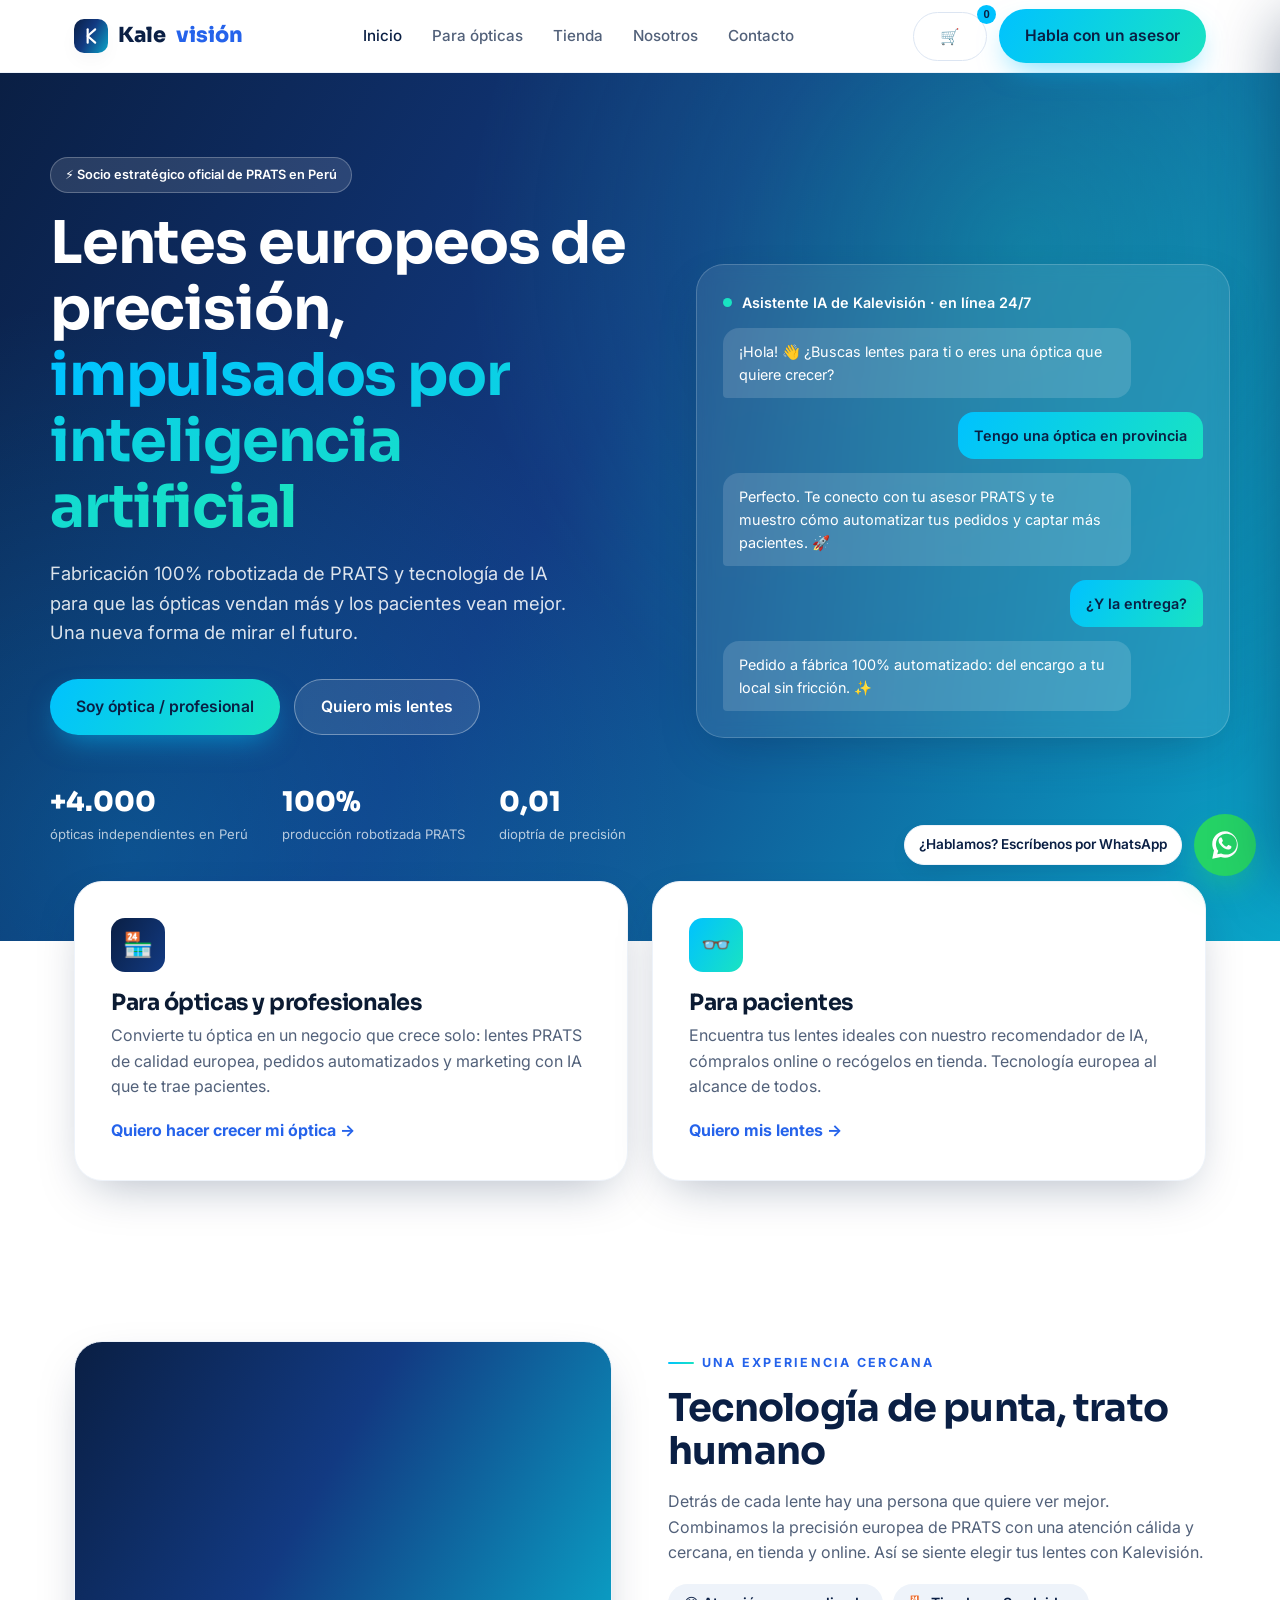
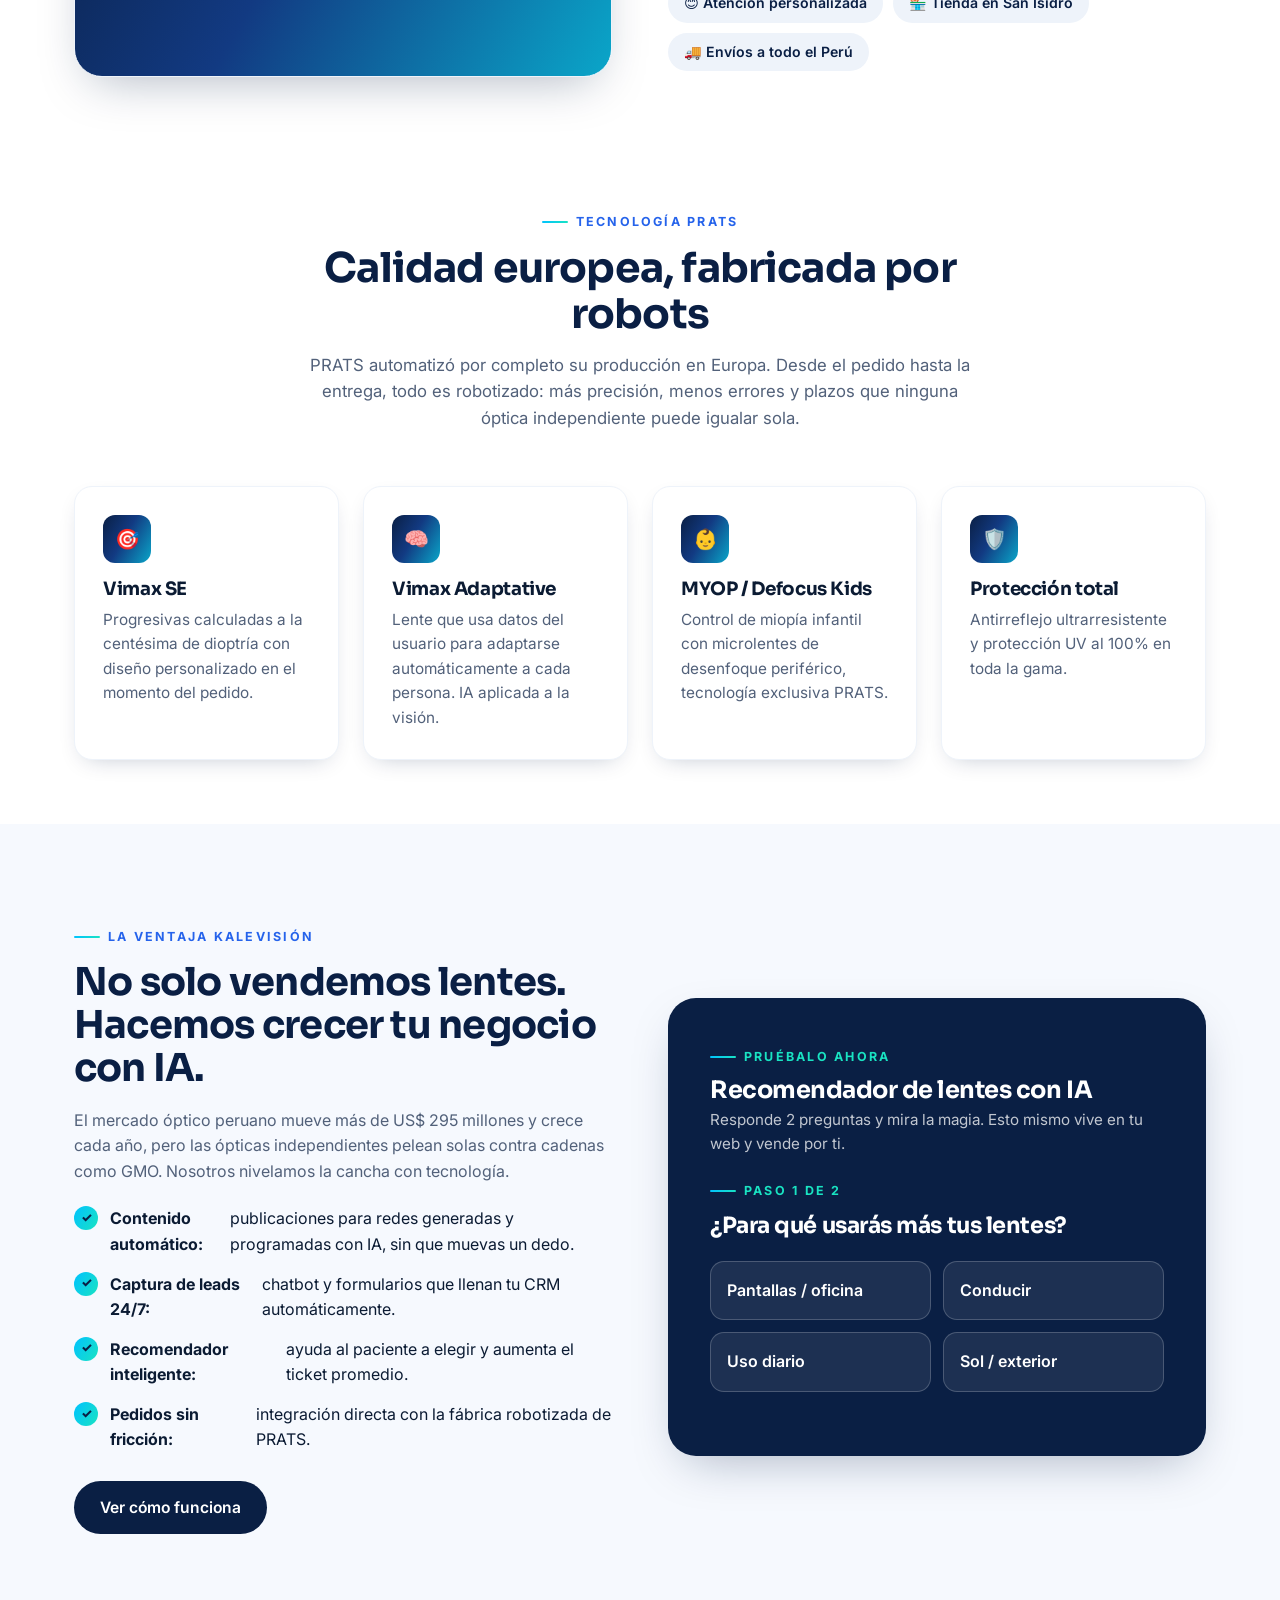
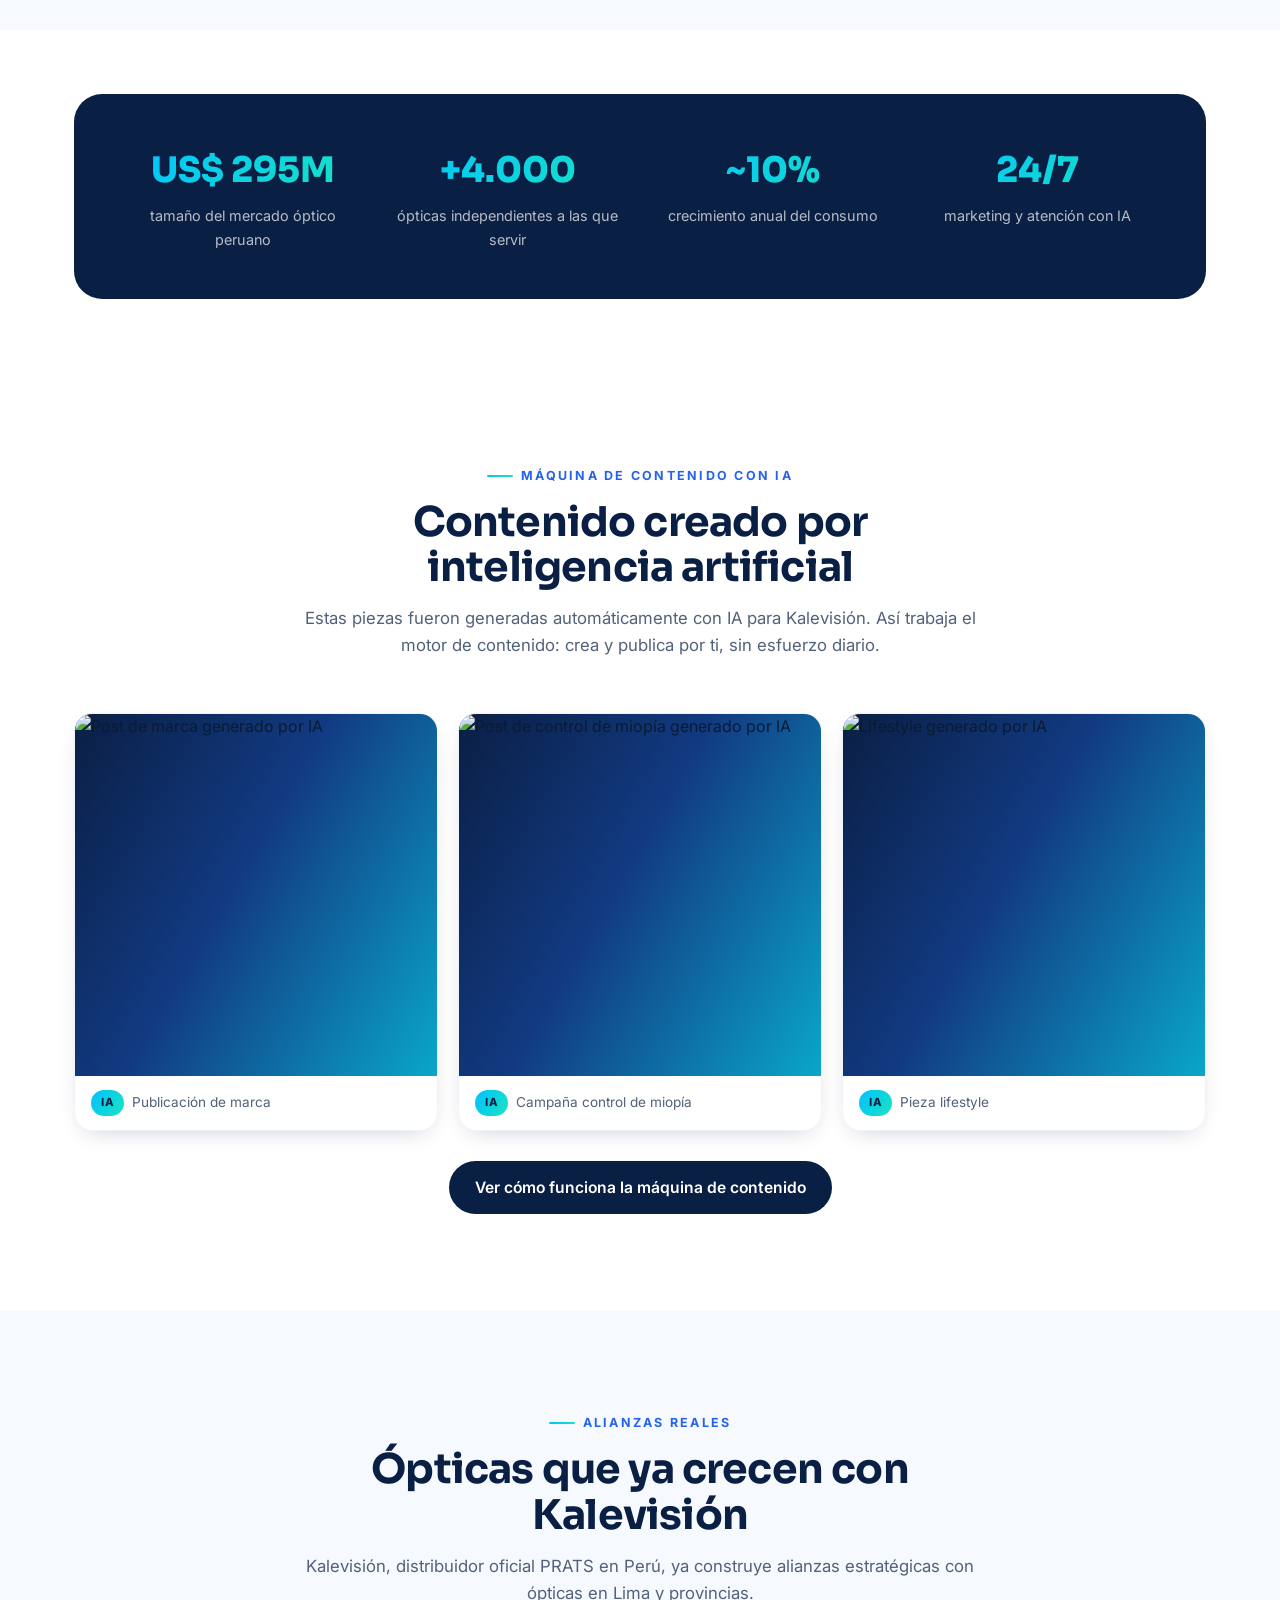
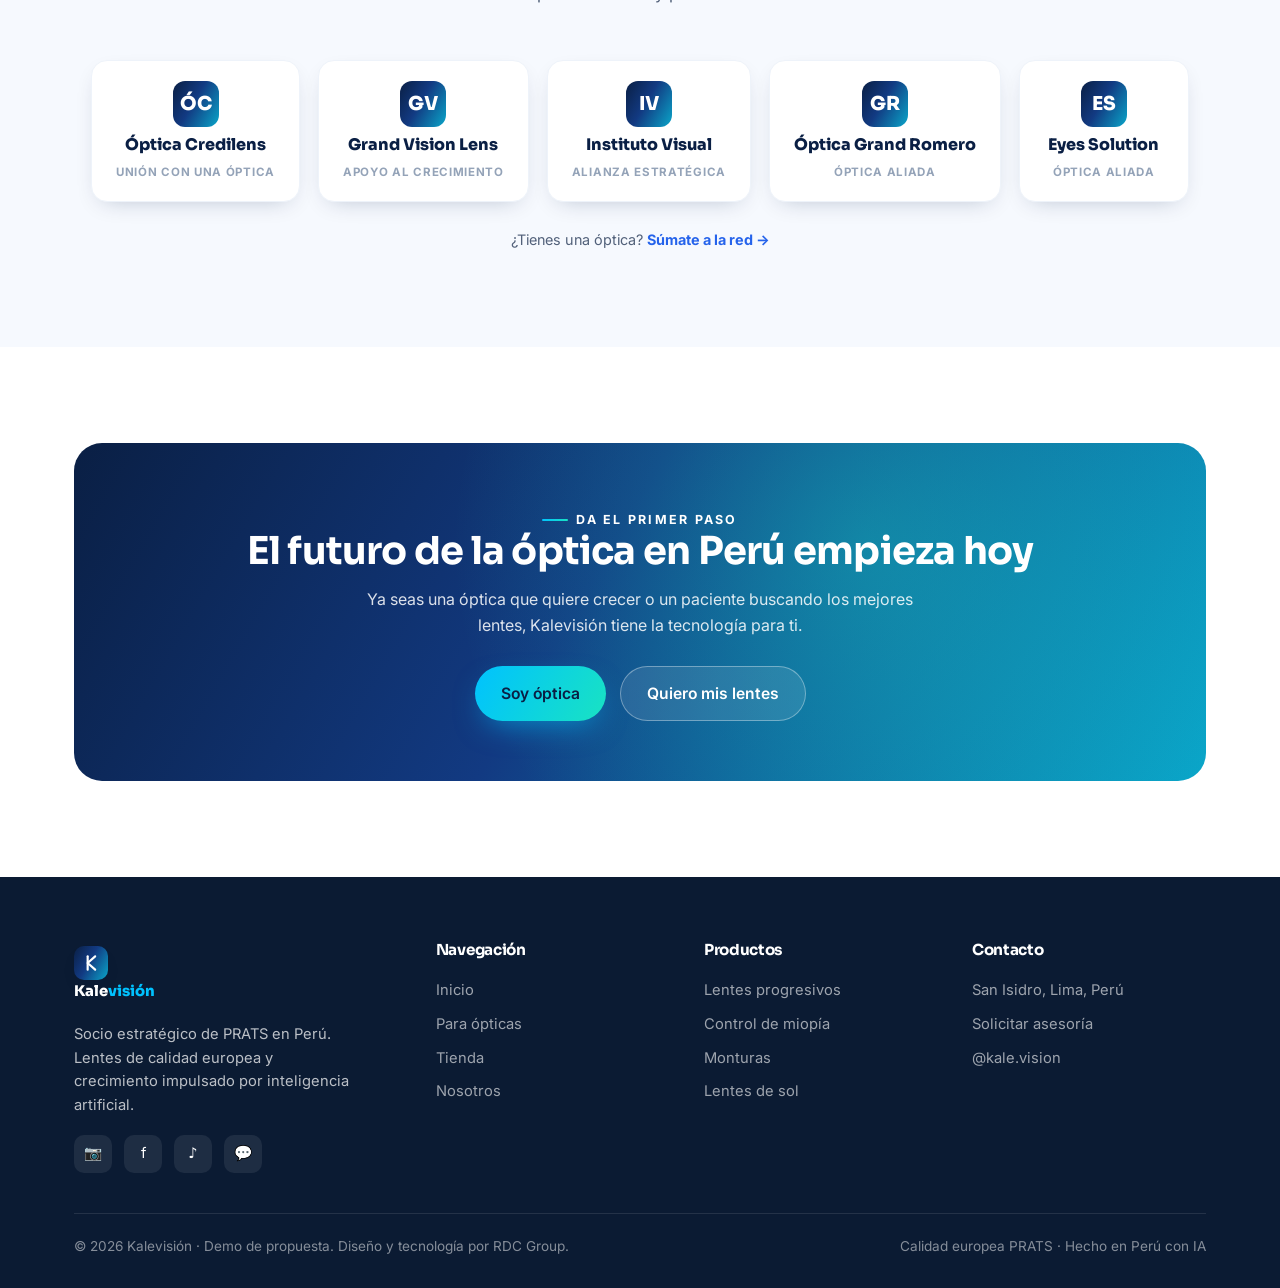
==== index.html @ e6803bf8 "Add files via upload" ====
<!DOCTYPE html>
<html lang="es">
<head>
<meta charset="UTF-8">
<meta name="viewport" content="width=device-width, initial-scale=1.0">
<title>Kalevisión — Lentes europeos PRATS para ópticas y pacientes en Perú</title>
<meta name="description" content="Kalevisión es el socio estratégico de PRATS en Perú: lentes oftálmicas de calidad europea, fabricación 100% robotizada y crecimiento impulsado por IA para ópticas y pacientes.">
<link rel="preconnect" href="https://fonts.googleapis.com">
<link rel="preconnect" href="https://fonts.gstatic.com" crossorigin>
<link href="https://fonts.googleapis.com/css2?family=Inter:wght@400;500;600;700&family=Sora:wght@600;700;800&display=swap" rel="stylesheet">
<link rel="stylesheet" href="styles.css">
</head>
<body>

<!-- NAV -->
<header class="nav">
  <div class="container nav__inner">
    <a href="index.html" class="brand"><span class="brand__dot"><svg viewBox="0 0 24 24" fill="none" stroke="#fff" stroke-width="2.6" stroke-linecap="round" stroke-linejoin="round"><path d="M8 4v16"/><path d="M17 4l-9 8 9 8"/></svg></span>Kale<span>visión</span></a>
    <nav class="navlinks" id="nav">
      <a href="index.html" class="active">Inicio</a>
      <a href="opticas.html">Para ópticas</a>
      <a href="tienda.html">Tienda</a>
      <a href="nosotros.html">Nosotros</a>
      <a href="contacto.html">Contacto</a>
    </nav>
    <div class="nav__cta">
      <button class="btn cart-btn btn--outline" onclick="Cart.open()">🛒<span class="cart-count">0</span></button>
      <a href="contacto.html" class="btn btn--primary">Habla con un asesor</a>
      <button class="burger" onclick="toggleNav()">☰</button>
    </div>
  </div>
</header>

<!-- HERO -->
<section class="hero">
  <div class="container hero__inner">
    <div class="reveal in">
      <span class="badge">⚡ Socio estratégico oficial de PRATS en Perú</span>
      <h1>Lentes europeos de precisión, <em>impulsados por inteligencia artificial</em></h1>
      <p class="lead">Fabricación 100% robotizada de PRATS y tecnología de IA para que las ópticas vendan más y los pacientes vean mejor. Una nueva forma de mirar el futuro.</p>
      <div class="hero__cta">
        <a href="opticas.html" class="btn btn--primary">Soy óptica / profesional</a>
        <a href="tienda.html" class="btn btn--ghost">Quiero mis lentes</a>
      </div>
      <div class="hero__stats">
        <div><div class="n">+4.000</div><div class="l">ópticas independientes en Perú</div></div>
        <div><div class="n">100%</div><div class="l">producción robotizada PRATS</div></div>
        <div><div class="n">0,01</div><div class="l">dioptría de precisión</div></div>
      </div>
    </div>
    <div class="reveal in">
      <div class="glass chatdemo">
        <div class="chatdemo__head"><span class="pulse"></span> Asistente IA de Kalevisión · en línea 24/7</div>
        <div class="bubble bubble--bot">¡Hola! 👋 ¿Buscas lentes para ti o eres una óptica que quiere crecer?</div>
        <div class="bubble bubble--user">Tengo una óptica en provincia</div>
        <div class="bubble bubble--bot">Perfecto. Te conecto con tu asesor PRATS y te muestro cómo automatizar tus pedidos y captar más pacientes. 🚀</div>
        <div class="bubble bubble--user">¿Y la entrega?</div>
        <div class="bubble bubble--bot">Pedido a fábrica 100% automatizado: del encargo a tu local sin fricción. ✨</div>
      </div>
    </div>
  </div>
</section>

<!-- HYBRID PATHS -->
<section class="container" style="margin-bottom:96px">
  <div class="paths">
    <div class="pathcard reveal">
      <div class="ico" style="background:linear-gradient(120deg,#0A1F44,#123A82);color:#fff">🏪</div>
      <h3>Para ópticas y profesionales</h3>
      <p>Convierte tu óptica en un negocio que crece solo: lentes PRATS de calidad europea, pedidos automatizados y marketing con IA que te trae pacientes.</p>
      <a href="opticas.html" class="link">Quiero hacer crecer mi óptica →</a>
    </div>
    <div class="pathcard reveal">
      <div class="ico" style="background:linear-gradient(120deg,#00C2FF,#19E3C2);color:#0A1F44">👓</div>
      <h3>Para pacientes</h3>
      <p>Encuentra tus lentes ideales con nuestro recomendador de IA, cómpralos online o recógelos en tienda. Tecnología europea al alcance de todos.</p>
      <a href="tienda.html" class="link">Quiero mis lentes →</a>
    </div>
  </div>
</section>

<!-- EXPERIENCE (real imagery) -->
<section class="section section--tight">
  <div class="container split">
    <div class="reveal">
      <div class="photoframe">
        <img src="https://d8j0ntlcm91z4.cloudfront.net/user_33CwvQIktHoBixUc2OshA9kXUz0/hf_20260628_191703_86cfba4c-2f44-417e-aefc-ad91fb123158.png" alt="Asesor de Kalevisión atendiendo en tienda" loading="lazy" onerror="this.style.display='none'">
      </div>
    </div>
    <div class="reveal">
      <span class="eyebrow">Una experiencia cercana</span>
      <h2 style="font-size:clamp(1.7rem,3vw,2.4rem);color:var(--navy);margin:14px 0 16px">Tecnología de punta, trato humano</h2>
      <p class="muted">Detrás de cada lente hay una persona que quiere ver mejor. Combinamos la precisión europea de PRATS con una atención cálida y cercana, en tienda y online. Así se siente elegir tus lentes con Kalevisión.</p>
      <div class="pilllist">
        <span class="pill">😊 Atención personalizada</span><span class="pill">🏪 Tienda en San Isidro</span><span class="pill">🚚 Envíos a todo el Perú</span>
      </div>
    </div>
  </div>
</section>

<!-- WHY PRATS -->
<section class="section section--tight">
  <div class="container">
    <div class="shead center reveal">
      <span class="eyebrow">Tecnología PRATS</span>
      <h2>Calidad europea, fabricada por robots</h2>
      <p>PRATS automatizó por completo su producción en Europa. Desde el pedido hasta la entrega, todo es robotizado: más precisión, menos errores y plazos que ninguna óptica independiente puede igualar sola.</p>
    </div>
    <div class="grid grid-4">
      <div class="card reveal"><div class="ico">🎯</div><h3>Vimax SE</h3><p>Progresivas calculadas a la centésima de dioptría con diseño personalizado en el momento del pedido.</p></div>
      <div class="card reveal"><div class="ico">🧠</div><h3>Vimax Adaptative</h3><p>Lente que usa datos del usuario para adaptarse automáticamente a cada persona. IA aplicada a la visión.</p></div>
      <div class="card reveal"><div class="ico">👶</div><h3>MYOP / Defocus Kids</h3><p>Control de miopía infantil con microlentes de desenfoque periférico, tecnología exclusiva PRATS.</p></div>
      <div class="card reveal"><div class="ico">🛡️</div><h3>Protección total</h3><p>Antirreflejo ultrarresistente y protección UV al 100% en toda la gama.</p></div>
    </div>
  </div>
</section>

<!-- AI ADVANTAGE -->
<section class="section" style="background:var(--paper)">
  <div class="container split">
    <div class="reveal">
      <span class="eyebrow">La ventaja Kalevisión</span>
      <h2>No solo vendemos lentes. Hacemos crecer tu negocio con IA.</h2>
      <p class="muted">El mercado óptico peruano mueve más de US$ 295 millones y crece cada año, pero las ópticas independientes pelean solas contra cadenas como GMO. Nosotros nivelamos la cancha con tecnología.</p>
      <ul class="checklist">
        <li><span class="tick">✓</span> <b>Contenido automático:</b> publicaciones para redes generadas y programadas con IA, sin que muevas un dedo.</li>
        <li><span class="tick">✓</span> <b>Captura de leads 24/7:</b> chatbot y formularios que llenan tu CRM automáticamente.</li>
        <li><span class="tick">✓</span> <b>Recomendador inteligente:</b> ayuda al paciente a elegir y aumenta el ticket promedio.</li>
        <li><span class="tick">✓</span> <b>Pedidos sin fricción:</b> integración directa con la fábrica robotizada de PRATS.</li>
      </ul>
      <a href="opticas.html" class="btn btn--dark" style="margin-top:28px">Ver cómo funciona</a>
    </div>
    <div class="reveal">
      <div class="quiz">
        <span class="eyebrow" style="color:var(--teal)">Pruébalo ahora</span>
        <h3 style="font-size:1.5rem;margin:10px 0 4px">Recomendador de lentes con IA</h3>
        <p style="color:rgba(255,255,255,.75);font-size:.95rem">Responde 2 preguntas y mira la magia. Esto mismo vive en tu web y vende por ti.</p>
        <div id="quiz-body" style="margin-top:18px"></div>
      </div>
    </div>
  </div>
</section>

<!-- STAT BAND -->
<section class="section--tight">
  <div class="container">
    <div class="band reveal">
      <div><div class="n">US$ 295M</div><div class="l">tamaño del mercado óptico peruano</div></div>
      <div><div class="n">+4.000</div><div class="l">ópticas independientes a las que servir</div></div>
      <div><div class="n">~10%</div><div class="l">crecimiento anual del consumo</div></div>
      <div><div class="n">24/7</div><div class="l">marketing y atención con IA</div></div>
    </div>
  </div>
</section>

<!-- AI CONTENT GALLERY -->
<section class="section">
  <div class="container">
    <div class="shead center reveal">
      <span class="eyebrow">Máquina de contenido con IA</span>
      <h2>Contenido creado por inteligencia artificial</h2>
      <p>Estas piezas fueron generadas automáticamente con IA para Kalevisión. Así trabaja el motor de contenido: crea y publica por ti, sin esfuerzo diario.</p>
    </div>
    <div class="gallery">
      <div class="gcard reveal"><div class="img"><img src="https://d8j0ntlcm91z4.cloudfront.net/user_33CwvQIktHoBixUc2OshA9kXUz0/hf_20260628_182158_37887b8a-3417-4d4c-b9b8-cd21a79a72bc.png" alt="Post de marca generado por IA" loading="lazy"></div><div class="cap"><span class="aitag">IA</span> <span>Publicación de marca</span></div></div>
      <div class="gcard reveal"><div class="img"><img src="https://d8j0ntlcm91z4.cloudfront.net/user_33CwvQIktHoBixUc2OshA9kXUz0/hf_20260628_182200_ad1e83b9-0738-4452-bd23-60fe670f1e9a.png" alt="Post de control de miopía generado por IA" loading="lazy"></div><div class="cap"><span class="aitag">IA</span> <span>Campaña control de miopía</span></div></div>
      <div class="gcard reveal"><div class="img"><img src="https://d8j0ntlcm91z4.cloudfront.net/user_33CwvQIktHoBixUc2OshA9kXUz0/hf_20260628_184154_05dd2694-eabc-4de4-843e-78dcbc05ca34.png" alt="Lifestyle generado por IA" loading="lazy"></div><div class="cap"><span class="aitag">IA</span> <span>Pieza lifestyle</span></div></div>
    </div>
    <div class="center" style="margin-top:30px"><a href="maquina-contenido.html" class="btn btn--dark">Ver cómo funciona la máquina de contenido</a></div>
  </div>
</section>

<!-- PARTNERS / SOCIAL PROOF -->
<section class="section" style="background:var(--paper)">
  <div class="container">
    <div class="shead center reveal">
      <span class="eyebrow">Alianzas reales</span>
      <h2>Ópticas que ya crecen con Kalevisión</h2>
      <p>Kalevisión, distribuidor oficial PRATS en Perú, ya construye alianzas estratégicas con ópticas en Lima y provincias.</p>
    </div>
    <div class="partners reveal">
      <div class="partner"><div class="pmark">ÓC</div><div class="pname">Óptica Credilens</div><div class="ptype">Unión con una óptica</div></div>
      <div class="partner"><div class="pmark">GV</div><div class="pname">Grand Vision Lens</div><div class="ptype">Apoyo al crecimiento</div></div>
      <div class="partner"><div class="pmark">IV</div><div class="pname">Instituto Visual</div><div class="ptype">Alianza estratégica</div></div>
      <div class="partner"><div class="pmark">GR</div><div class="pname">Óptica Grand Romero</div><div class="ptype">Óptica aliada</div></div>
      <div class="partner"><div class="pmark">ES</div><div class="pname">Eyes Solution</div><div class="ptype">Óptica aliada</div></div>
    </div>
    <p class="center muted" style="margin-top:26px;font-size:.9rem">¿Tienes una óptica? <a href="opticas.html" style="color:var(--blue);font-weight:700">Súmate a la red →</a></p>
  </div>
</section>

<!-- CTA -->
<section class="section">
  <div class="container">
    <div class="ctaband reveal">
      <span class="eyebrow" style="color:#fff">Da el primer paso</span>
      <h2>El futuro de la óptica en Perú empieza hoy</h2>
      <p>Ya seas una óptica que quiere crecer o un paciente buscando los mejores lentes, Kalevisión tiene la tecnología para ti.</p>
      <div style="display:flex;gap:14px;justify-content:center;flex-wrap:wrap">
        <a href="opticas.html" class="btn btn--primary">Soy óptica</a>
        <a href="tienda.html" class="btn btn--ghost">Quiero mis lentes</a>
      </div>
    </div>
  </div>
</section>

<!-- FOOTER -->
<footer class="footer">
  <div class="container">
    <div class="footer__grid">
      <div>
        <a href="index.html" class="brand" style="margin-bottom:14px"><span class="brand__dot"><svg viewBox="0 0 24 24" fill="none" stroke="#fff" stroke-width="2.6" stroke-linecap="round" stroke-linejoin="round"><path d="M8 4v16"/><path d="M17 4l-9 8 9 8"/></svg></span>Kale<span style="color:var(--cyan)">visión</span></a>
        <p style="font-size:.92rem;max-width:280px">Socio estratégico de PRATS en Perú. Lentes de calidad europea y crecimiento impulsado por inteligencia artificial.</p>
        <div class="socials" style="margin-top:18px">
          <a href="https://www.instagram.com/kale.vision/" target="_blank" aria-label="Instagram">📷</a>
          <a href="https://www.facebook.com/61568410483796/" target="_blank" aria-label="Facebook">f</a>
          <a href="#" aria-label="TikTok">♪</a>
          <a href="#" aria-label="WhatsApp">💬</a>
        </div>
      </div>
      <div><h4>Navegación</h4><a href="index.html">Inicio</a><a href="opticas.html">Para ópticas</a><a href="tienda.html">Tienda</a><a href="nosotros.html">Nosotros</a></div>
      <div><h4>Productos</h4><a href="tienda.html">Lentes progresivos</a><a href="tienda.html">Control de miopía</a><a href="tienda.html">Monturas</a><a href="tienda.html">Lentes de sol</a></div>
      <div><h4>Contacto</h4><a href="#">San Isidro, Lima, Perú</a><a href="contacto.html">Solicitar asesoría</a><a href="https://www.instagram.com/kale.vision/" target="_blank">@kale.vision</a></div>
    </div>
    <div class="footer__bottom">
      <span>© 2026 Kalevisión · Demo de propuesta. Diseño y tecnología por RDC Group.</span>
      <span>Calidad europea PRATS · Hecho en Perú con IA</span>
    </div>
  </div>
</footer>

<!-- CART DRAWER -->
<div class="overlay" id="overlay" onclick="Cart.close()"></div>
<aside class="drawer" id="drawer">
  <div class="drawer__head"><h3>Tu carrito</h3><button class="btn btn--outline" onclick="Cart.close()" style="padding:6px 12px">✕</button></div>
  <div class="drawer__body" id="cart-body"></div>
  <div class="drawer__foot" id="cart-foot">
    <div class="totalrow"><span>Total</span><span id="cart-total">S/ 0.00</span></div>
    <button class="btn btn--primary btn--block" onclick="checkout()">Pagar ahora</button>
    <p class="form-note" style="text-align:center;margin-top:10px">Pago seguro · Niubiz · Mercado Pago · Izipay</p>
  </div>
</aside>

<a class="fab fab--wa" href="https://wa.me/51999999999?text=Hola%20Kalevisi%C3%B3n%2C%20quiero%20informaci%C3%B3n" target="_blank" rel="noopener" aria-label="WhatsApp"><svg viewBox="0 0 32 32" fill="#fff"><path d="M16.04 3C9.4 3 4 8.4 4 15.04c0 2.12.56 4.18 1.62 6L4 29l8.13-1.6a12 12 0 0 0 3.9.65C22.68 28.05 28.08 22.65 28.08 16S22.68 3 16.04 3zm0 21.9a9.9 9.9 0 0 1-3.6-.86l-.24-.14-3.49.92.93-3.4-.16-.25a9.86 9.86 0 1 1 6.56 3.78zm5.42-7.85c-.3-.15-1.76-.87-2.03-.97-.27-.1-.47-.15-.67.15-.2.3-.77.96-.94 1.16-.17.2-.35.22-.65.07-.3-.15-1.26-.46-2.4-1.48-.89-.79-1.49-1.77-1.66-2.07-.17-.3-.02-.46.13-.61.14-.13.3-.35.45-.52.15-.17.2-.3.3-.5.1-.2.05-.37-.02-.52-.08-.15-.67-1.62-.92-2.22-.24-.58-.49-.5-.67-.51h-.57c-.2 0-.52.07-.8.37-.27.3-1.04 1.02-1.04 2.49 0 1.47 1.07 2.89 1.22 3.09.15.2 2.1 3.2 5.08 4.49.71.31 1.26.49 1.69.62.71.23 1.36.2 1.87.12.57-.08 1.76-.72 2-1.41.25-.69.25-1.28.17-1.41-.07-.12-.27-.2-.57-.35z"/></svg></a>
<span class="fab__label">¿Hablamos? Escríbenos por WhatsApp</span>
<script src="app.js"></script>
</body>
</html>
---- styles.css ----
/* ============================================================
   KALEVISIÓN — Sistema de diseño
   Paleta óptica-tech premium · Demo para presentación
   ============================================================ */

:root{
  --navy:#0A1F44;
  --navy-2:#0E2A5C;
  --ink:#0B1B33;
  --cyan:#00C2FF;
  --teal:#19E3C2;
  --blue:#2563EB;
  --grad: linear-gradient(120deg,#0A1F44 0%,#123A82 45%,#0AA6C9 100%);
  --grad-bright: linear-gradient(120deg,#00C2FF 0%,#19E3C2 100%);
  --paper:#F6F9FE;
  --white:#ffffff;
  --gray-100:#EEF3FA;
  --gray-200:#DCE5F2;
  --gray-400:#94A3B8;
  --gray-600:#52617A;
  --shadow:0 18px 50px -18px rgba(10,31,68,.35);
  --shadow-sm:0 8px 24px -12px rgba(10,31,68,.30);
  --radius:18px;
  --radius-lg:28px;
  --maxw:1180px;
  --font:'Inter',system-ui,-apple-system,Segoe UI,Roboto,sans-serif;
  --display:'Sora','Inter',sans-serif;
}

*{box-sizing:border-box;margin:0;padding:0}
html{scroll-behavior:smooth}
body{
  font-family:var(--font);
  color:var(--ink);
  background:var(--white);
  line-height:1.6;
  -webkit-font-smoothing:antialiased;
}
img{max-width:100%;display:block}
a{color:inherit;text-decoration:none}
h1,h2,h3,h4{font-family:var(--display);line-height:1.12;letter-spacing:-.02em;font-weight:700}
.container{max-width:var(--maxw);margin:0 auto;padding:0 24px}
.eyebrow{
  font-weight:700;font-size:.78rem;letter-spacing:.18em;text-transform:uppercase;
  color:var(--blue);display:inline-flex;align-items:center;gap:8px;
}
.eyebrow::before{content:"";width:26px;height:2px;background:var(--grad-bright);border-radius:2px}
.section{padding:96px 0}
.section--tight{padding:64px 0}
.center{text-align:center}
.muted{color:var(--gray-600)}

/* Buttons */
.btn{
  display:inline-flex;align-items:center;gap:10px;
  padding:14px 26px;border-radius:999px;font-weight:600;font-size:.98rem;
  cursor:pointer;border:none;transition:.25s transform,.25s box-shadow,.25s background;
}
.btn:hover{transform:translateY(-2px)}
.btn--primary{background:var(--grad-bright);color:var(--navy);box-shadow:0 12px 30px -10px rgba(0,194,255,.6)}
.btn--dark{background:var(--navy);color:#fff}
.btn--ghost{background:rgba(255,255,255,.1);color:#fff;border:1px solid rgba(255,255,255,.35)}
.btn--outline{background:transparent;border:1.5px solid var(--gray-200);color:var(--navy)}
.btn--block{width:100%;justify-content:center}

/* Header */
.nav{
  position:sticky;top:0;z-index:50;background:rgba(255,255,255,.82);
  backdrop-filter:blur(14px);border-bottom:1px solid var(--gray-100);
}
.nav__inner{display:flex;align-items:center;justify-content:space-between;height:72px}
.brand{display:flex;align-items:center;gap:10px;font-family:var(--display);font-weight:800;font-size:1.3rem;color:var(--navy)}
.brand__dot{width:34px;height:34px;border-radius:10px;background:var(--grad);display:grid;place-items:center;color:#fff;font-size:1rem;box-shadow:var(--shadow-sm)}
.brand span{color:var(--blue)}
.navlinks{display:flex;gap:30px;align-items:center}
.navlinks a{font-weight:500;font-size:.95rem;color:var(--gray-600);transition:.2s color}
.navlinks a:hover,.navlinks a.active{color:var(--navy)}
.nav__cta{display:flex;gap:12px;align-items:center}
.burger{display:none;background:none;border:none;font-size:1.6rem;color:var(--navy);cursor:pointer}

/* Hero */
.hero{position:relative;background:var(--grad);color:#fff;overflow:hidden}
.hero::after{
  content:"";position:absolute;inset:0;
  background:radial-gradient(circle at 80% 20%,rgba(25,227,194,.25),transparent 45%),
             radial-gradient(circle at 10% 90%,rgba(0,194,255,.22),transparent 40%);
}
.hero__inner{position:relative;z-index:2;display:grid;grid-template-columns:1.05fr .95fr;gap:56px;align-items:center;padding:84px 0 96px}
.hero h1{font-size:clamp(2.3rem,4.6vw,3.7rem);margin:18px 0 18px}
.hero h1 em{font-style:normal;background:var(--grad-bright);-webkit-background-clip:text;background-clip:text;color:transparent}
.hero p.lead{font-size:1.15rem;color:rgba(255,255,255,.86);max-width:520px}
.hero__cta{display:flex;gap:14px;margin-top:32px;flex-wrap:wrap}
.hero__stats{display:flex;gap:34px;margin-top:46px;flex-wrap:wrap}
.hero__stats .n{font-family:var(--display);font-size:1.7rem;font-weight:800}
.hero__stats .l{font-size:.82rem;color:rgba(255,255,255,.7)}
.hero .badge{display:inline-flex;align-items:center;gap:8px;background:rgba(255,255,255,.12);border:1px solid rgba(255,255,255,.25);padding:7px 14px;border-radius:999px;font-size:.8rem;font-weight:600}

/* Hero visual card */
.glass{
  background:rgba(255,255,255,.09);border:1px solid rgba(255,255,255,.18);
  border-radius:var(--radius-lg);padding:26px;backdrop-filter:blur(8px);box-shadow:var(--shadow);
}
.chatdemo{display:flex;flex-direction:column;gap:14px}
.chatdemo__head{display:flex;align-items:center;gap:10px;font-weight:600;font-size:.9rem;color:#fff}
.pulse{width:9px;height:9px;border-radius:50%;background:var(--teal);box-shadow:0 0 0 0 rgba(25,227,194,.7);animation:pulse 2s infinite}
@keyframes pulse{0%{box-shadow:0 0 0 0 rgba(25,227,194,.6)}70%{box-shadow:0 0 0 12px rgba(25,227,194,0)}100%{box-shadow:0 0 0 0 rgba(25,227,194,0)}}
.bubble{padding:12px 16px;border-radius:16px;font-size:.9rem;max-width:85%}
.bubble--bot{background:rgba(255,255,255,.14);align-self:flex-start;border-bottom-left-radius:4px}
.bubble--user{background:var(--grad-bright);color:var(--navy);align-self:flex-end;border-bottom-right-radius:4px;font-weight:600}

/* Path cards (hybrid B2B/B2C) */
.paths{display:grid;grid-template-columns:1fr 1fr;gap:24px;margin-top:-60px;position:relative;z-index:5}
.pathcard{background:#fff;border-radius:var(--radius-lg);padding:36px;box-shadow:var(--shadow);border:1px solid var(--gray-100);transition:.3s transform,.3s box-shadow}
.pathcard:hover{transform:translateY(-6px)}
.pathcard .ico{width:54px;height:54px;border-radius:14px;display:grid;place-items:center;font-size:1.5rem;margin-bottom:18px;background:var(--gray-100)}
.pathcard h3{font-size:1.4rem;margin-bottom:8px}
.pathcard p{color:var(--gray-600);margin-bottom:18px}
.pathcard .link{font-weight:700;color:var(--blue);display:inline-flex;gap:6px;align-items:center}

/* Generic cards / grid */
.grid{display:grid;gap:24px}
.grid-3{grid-template-columns:repeat(3,1fr)}
.grid-4{grid-template-columns:repeat(4,1fr)}
.grid-2{grid-template-columns:1fr 1fr}
.card{background:#fff;border:1px solid var(--gray-100);border-radius:var(--radius);padding:28px;box-shadow:var(--shadow-sm);transition:.3s transform}
.card:hover{transform:translateY(-4px)}
.card .ico{width:48px;height:48px;border-radius:12px;background:var(--grad);color:#fff;display:grid;place-items:center;font-size:1.25rem;margin-bottom:16px}
.card h3{font-size:1.15rem;margin-bottom:8px}
.card p{color:var(--gray-600);font-size:.96rem}

/* Section heads */
.shead{max-width:680px;margin:0 auto 54px}
.shead.center{text-align:center}
.shead h2{font-size:clamp(1.8rem,3.2vw,2.6rem);margin:14px 0 14px;color:var(--navy)}
.shead p{color:var(--gray-600);font-size:1.05rem}

/* Feature split */
.split{display:grid;grid-template-columns:1fr 1fr;gap:56px;align-items:center}
.split h2{font-size:clamp(1.7rem,3vw,2.4rem);color:var(--navy);margin:14px 0 18px}
.checklist{list-style:none;display:flex;flex-direction:column;gap:14px;margin-top:22px}
.checklist li{display:flex;gap:12px;align-items:flex-start;font-size:1rem}
.checklist .tick{flex:none;width:24px;height:24px;border-radius:50%;background:var(--grad-bright);color:var(--navy);display:grid;place-items:center;font-size:.8rem;font-weight:800}
.media-frame{border-radius:var(--radius-lg);overflow:hidden;box-shadow:var(--shadow);border:1px solid var(--gray-100);background:var(--grad)}
.media-frame.pad{padding:34px}

/* Stat band */
.band{background:var(--navy);color:#fff;border-radius:var(--radius-lg);padding:48px;display:grid;grid-template-columns:repeat(4,1fr);gap:24px;text-align:center}
.band .n{font-family:var(--display);font-size:2.2rem;font-weight:800;background:var(--grad-bright);-webkit-background-clip:text;background-clip:text;color:transparent}
.band .l{color:rgba(255,255,255,.7);font-size:.9rem;margin-top:6px}

/* Shop / products */
.shopgrid{display:grid;grid-template-columns:repeat(3,1fr);gap:26px}
.product{background:#fff;border:1px solid var(--gray-100);border-radius:var(--radius);overflow:hidden;box-shadow:var(--shadow-sm);transition:.3s transform}
.product:hover{transform:translateY(-5px)}
.product__img{aspect-ratio:4/3;background:var(--grad);position:relative;display:grid;place-items:center;color:#fff;font-size:2.4rem}
.product__tag{position:absolute;top:12px;left:12px;background:#fff;color:var(--navy);font-size:.72rem;font-weight:700;padding:5px 11px;border-radius:999px;text-transform:uppercase;letter-spacing:.05em}
.product__body{padding:20px}
.product__body h3{font-size:1.08rem;margin-bottom:4px}
.product__cat{font-size:.8rem;color:var(--gray-400);text-transform:uppercase;letter-spacing:.06em;font-weight:600}
.product__row{display:flex;align-items:center;justify-content:space-between;margin-top:16px}
.price{font-family:var(--display);font-weight:800;font-size:1.3rem;color:var(--navy)}
.price small{font-size:.8rem;color:var(--gray-400);font-weight:500;text-decoration:line-through;margin-left:6px}
.filters{display:flex;gap:10px;flex-wrap:wrap;margin-bottom:30px;justify-content:center}
.chip{padding:9px 18px;border-radius:999px;border:1.5px solid var(--gray-200);background:#fff;font-weight:600;font-size:.9rem;cursor:pointer;color:var(--gray-600);transition:.2s}
.chip.active,.chip:hover{background:var(--navy);color:#fff;border-color:var(--navy)}

/* Cart drawer */
.cart-btn{position:relative}
.cart-count{position:absolute;top:-8px;right:-10px;background:var(--cyan);color:var(--navy);font-size:.7rem;font-weight:800;min-width:19px;height:19px;border-radius:999px;display:grid;place-items:center;padding:0 4px}
.drawer{position:fixed;top:0;right:0;height:100%;width:380px;max-width:90vw;background:#fff;box-shadow:-20px 0 60px -20px rgba(10,31,68,.4);z-index:100;transform:translateX(100%);transition:.35s;display:flex;flex-direction:column}
.drawer.open{transform:translateX(0)}
.drawer__head{padding:22px;border-bottom:1px solid var(--gray-100);display:flex;justify-content:space-between;align-items:center}
.drawer__head h3{font-size:1.2rem}
.drawer__body{flex:1;overflow:auto;padding:18px 22px;display:flex;flex-direction:column;gap:14px}
.drawer__foot{padding:22px;border-top:1px solid var(--gray-100)}
.citem{display:flex;gap:12px;align-items:center}
.citem__img{width:54px;height:54px;border-radius:12px;background:var(--grad);flex:none;display:grid;place-items:center;color:#fff}
.citem__t{font-weight:600;font-size:.92rem}
.citem__p{color:var(--gray-600);font-size:.85rem}
.citem button{margin-left:auto;background:none;border:none;color:var(--gray-400);cursor:pointer;font-size:1.1rem}
.overlay{position:fixed;inset:0;background:rgba(10,27,51,.45);z-index:99;opacity:0;visibility:hidden;transition:.3s}
.overlay.show{opacity:1;visibility:visible}
.totalrow{display:flex;justify-content:space-between;font-weight:700;font-size:1.1rem;margin-bottom:16px;color:var(--navy)}

/* Forms */
.form{display:grid;gap:16px}
.form .row{display:grid;grid-template-columns:1fr 1fr;gap:16px}
.field label{display:block;font-weight:600;font-size:.85rem;margin-bottom:6px;color:var(--navy)}
.field input,.field select,.field textarea{
  width:100%;padding:13px 15px;border:1.5px solid var(--gray-200);border-radius:12px;font-family:inherit;font-size:.95rem;background:#fff;transition:.2s border
}
.field input:focus,.field select:focus,.field textarea:focus{outline:none;border-color:var(--blue)}
.form-note{font-size:.82rem;color:var(--gray-400)}
.success{background:#E9FBF4;border:1px solid #A7ECD6;color:#0B6B4F;padding:16px;border-radius:12px;font-weight:600;display:none}
.success.show{display:block}

/* AI quiz */
.quiz{background:var(--navy);border-radius:var(--radius-lg);padding:42px;color:#fff;box-shadow:var(--shadow)}
.quiz__opts{display:grid;grid-template-columns:repeat(2,1fr);gap:12px;margin:22px 0}
.qopt{background:rgba(255,255,255,.08);border:1px solid rgba(255,255,255,.2);border-radius:14px;padding:16px;cursor:pointer;font-weight:600;transition:.2s}
.qopt:hover,.qopt.sel{background:var(--grad-bright);color:var(--navy);border-color:transparent}
.quiz__result{background:rgba(255,255,255,.1);border-radius:14px;padding:22px;margin-top:18px;display:none}
.quiz__result.show{display:block}

/* Logos / partners */
.logorow{display:flex;gap:40px;flex-wrap:wrap;justify-content:center;align-items:center;opacity:.7}
.logorow span{font-family:var(--display);font-weight:800;font-size:1.3rem;color:var(--gray-400)}

/* Pill list */
.pilllist{display:flex;flex-wrap:wrap;gap:10px;margin-top:18px}
.pill{background:var(--gray-100);color:var(--navy);padding:8px 16px;border-radius:999px;font-size:.88rem;font-weight:600}

/* CTA band */
.ctaband{background:var(--grad);border-radius:var(--radius-lg);padding:60px;text-align:center;color:#fff;position:relative;overflow:hidden}
.ctaband::after{content:"";position:absolute;inset:0;background:radial-gradient(circle at 70% 30%,rgba(25,227,194,.3),transparent 50%)}
.ctaband > *{position:relative;z-index:2}
.ctaband h2{font-size:clamp(1.8rem,3vw,2.5rem);margin-bottom:14px}
.ctaband p{color:rgba(255,255,255,.85);max-width:560px;margin:0 auto 28px}

/* Footer */
.footer{background:var(--ink);color:rgba(255,255,255,.72);padding:64px 0 30px;margin-top:0}
.footer__grid{display:grid;grid-template-columns:1.4fr 1fr 1fr 1fr;gap:34px;margin-bottom:40px}
.footer h4{color:#fff;font-size:.95rem;margin-bottom:16px}
.footer a{display:block;padding:5px 0;font-size:.92rem;color:rgba(255,255,255,.6)}
.footer a:hover{color:var(--cyan)}
.footer__bottom{border-top:1px solid rgba(255,255,255,.1);padding-top:22px;display:flex;justify-content:space-between;flex-wrap:wrap;gap:12px;font-size:.85rem;color:rgba(255,255,255,.5)}
.footer .brand{color:#fff}
.socials{display:flex;gap:12px}
.socials a{width:38px;height:38px;border-radius:10px;background:rgba(255,255,255,.08);display:grid;place-items:center;color:#fff}
.socials a:hover{background:var(--grad-bright);color:var(--navy)}

/* Floating widget */
.fab{position:fixed;bottom:24px;right:24px;z-index:60;width:62px;height:62px;border-radius:50%;background:var(--grad-bright);color:var(--navy);border:none;display:grid;place-items:center;font-size:1.5rem;cursor:pointer;box-shadow:0 14px 34px -10px rgba(0,194,255,.7);animation:pulse 2.4s infinite;text-decoration:none}
.fab--wa{background:#25D366;color:#fff;box-shadow:0 14px 34px -10px rgba(37,211,102,.65)}
.fab--wa svg{width:34px;height:34px}
.fab__label{position:fixed;bottom:35px;right:98px;z-index:60;background:#fff;color:var(--navy);font-weight:600;font-size:.85rem;padding:8px 14px;border-radius:999px;box-shadow:var(--shadow-sm);border:1px solid var(--gray-100)}
@media(max-width:600px){.fab__label{display:none}}

/* Real logo mark */
.brand__dot svg{width:20px;height:20px}

/* Partners / social proof */
.partners{display:flex;flex-wrap:wrap;gap:18px;justify-content:center;align-items:stretch}
.partner{background:#fff;border:1px solid var(--gray-100);border-radius:16px;padding:20px 24px;display:flex;flex-direction:column;align-items:center;gap:8px;min-width:170px;box-shadow:var(--shadow-sm);transition:.25s transform}
.partner:hover{transform:translateY(-4px)}
.partner .pmark{width:46px;height:46px;border-radius:12px;background:var(--grad);display:grid;place-items:center;color:#fff;font-weight:800;font-family:var(--display);font-size:1.2rem}
.partner .pname{font-family:var(--display);font-weight:800;color:var(--navy);font-size:1rem;text-align:center;line-height:1.2}
.partner .ptype{font-size:.72rem;color:var(--gray-400);text-transform:uppercase;letter-spacing:.06em;font-weight:700}
.product__img img{width:100%;height:100%;object-fit:cover;display:block}

/* Reveal on scroll */
.reveal{opacity:0;transform:translateY(24px);transition:.7s cubic-bezier(.2,.7,.2,1)}
.reveal.in{opacity:1;transform:none}

/* Real imagery helpers */
.photoframe{border-radius:var(--radius-lg);overflow:hidden;box-shadow:var(--shadow);border:1px solid var(--gray-100);background:var(--grad);aspect-ratio:16/10;position:relative}
.photoframe img{width:100%;height:100%;object-fit:cover;display:block}
.photoframe.tall{aspect-ratio:4/5}
.imgband{position:relative;border-radius:var(--radius-lg);overflow:hidden;min-height:340px;display:grid;place-items:center;text-align:center;color:#fff;background:var(--grad)}
.imgband img{position:absolute;inset:0;width:100%;height:100%;object-fit:cover;z-index:0}
.imgband__overlay{position:absolute;inset:0;background:linear-gradient(120deg,rgba(10,31,68,.78),rgba(10,166,201,.45));z-index:1}
.imgband__content{position:relative;z-index:2;max-width:640px;padding:48px 24px}
.imgband__content h2{font-size:clamp(1.8rem,3vw,2.5rem);margin-bottom:12px}
.imgband__content p{color:rgba(255,255,255,.9);font-size:1.05rem}
.gallery{display:grid;grid-template-columns:repeat(3,1fr);gap:20px}
.gcard{border-radius:var(--radius);overflow:hidden;box-shadow:var(--shadow-sm);border:1px solid var(--gray-100);background:#fff}
.gcard .img{aspect-ratio:1/1;background:var(--grad);position:relative}
.gcard .img img{width:100%;height:100%;object-fit:cover}
.gcard .cap{padding:14px 16px;font-size:.85rem;color:var(--gray-600);display:flex;align-items:center;gap:8px}
.gcard .cap b{color:var(--navy)}
.aitag{display:inline-block;background:var(--grad-bright);color:var(--navy);font-size:.7rem;font-weight:800;padding:4px 10px;border-radius:999px;text-transform:uppercase;letter-spacing:.05em}
@media(max-width:900px){.gallery{grid-template-columns:1fr}}

/* Page hero (interior) */
.phero{background:var(--grad);color:#fff;padding:70px 0;position:relative;overflow:hidden}
.phero::after{content:"";position:absolute;inset:0;background:radial-gradient(circle at 85% 15%,rgba(25,227,194,.22),transparent 45%)}
.phero__inner{position:relative;z-index:2;max-width:720px}
.phero h1{font-size:clamp(2rem,4vw,3rem);margin:14px 0 14px}
.phero p{color:rgba(255,255,255,.85);font-size:1.1rem}
.crumbs{font-size:.85rem;color:rgba(255,255,255,.65)}
.crumbs a:hover{color:#fff}

@media(max-width:900px){
  .hero__inner,.split,.grid-3,.grid-4,.shopgrid,.paths,.footer__grid,.band,.form .row,.quiz__opts{grid-template-columns:1fr}
  .band{gap:30px}
  .navlinks,.nav__cta .btn{display:none}
  .burger{display:block}
  .navlinks.show{display:flex;position:absolute;top:72px;left:0;right:0;background:#fff;flex-direction:column;padding:20px 24px;gap:16px;border-bottom:1px solid var(--gray-100)}
  .section{padding:64px 0}
  .ctaband,.quiz,.band{padding:36px 24px}
}
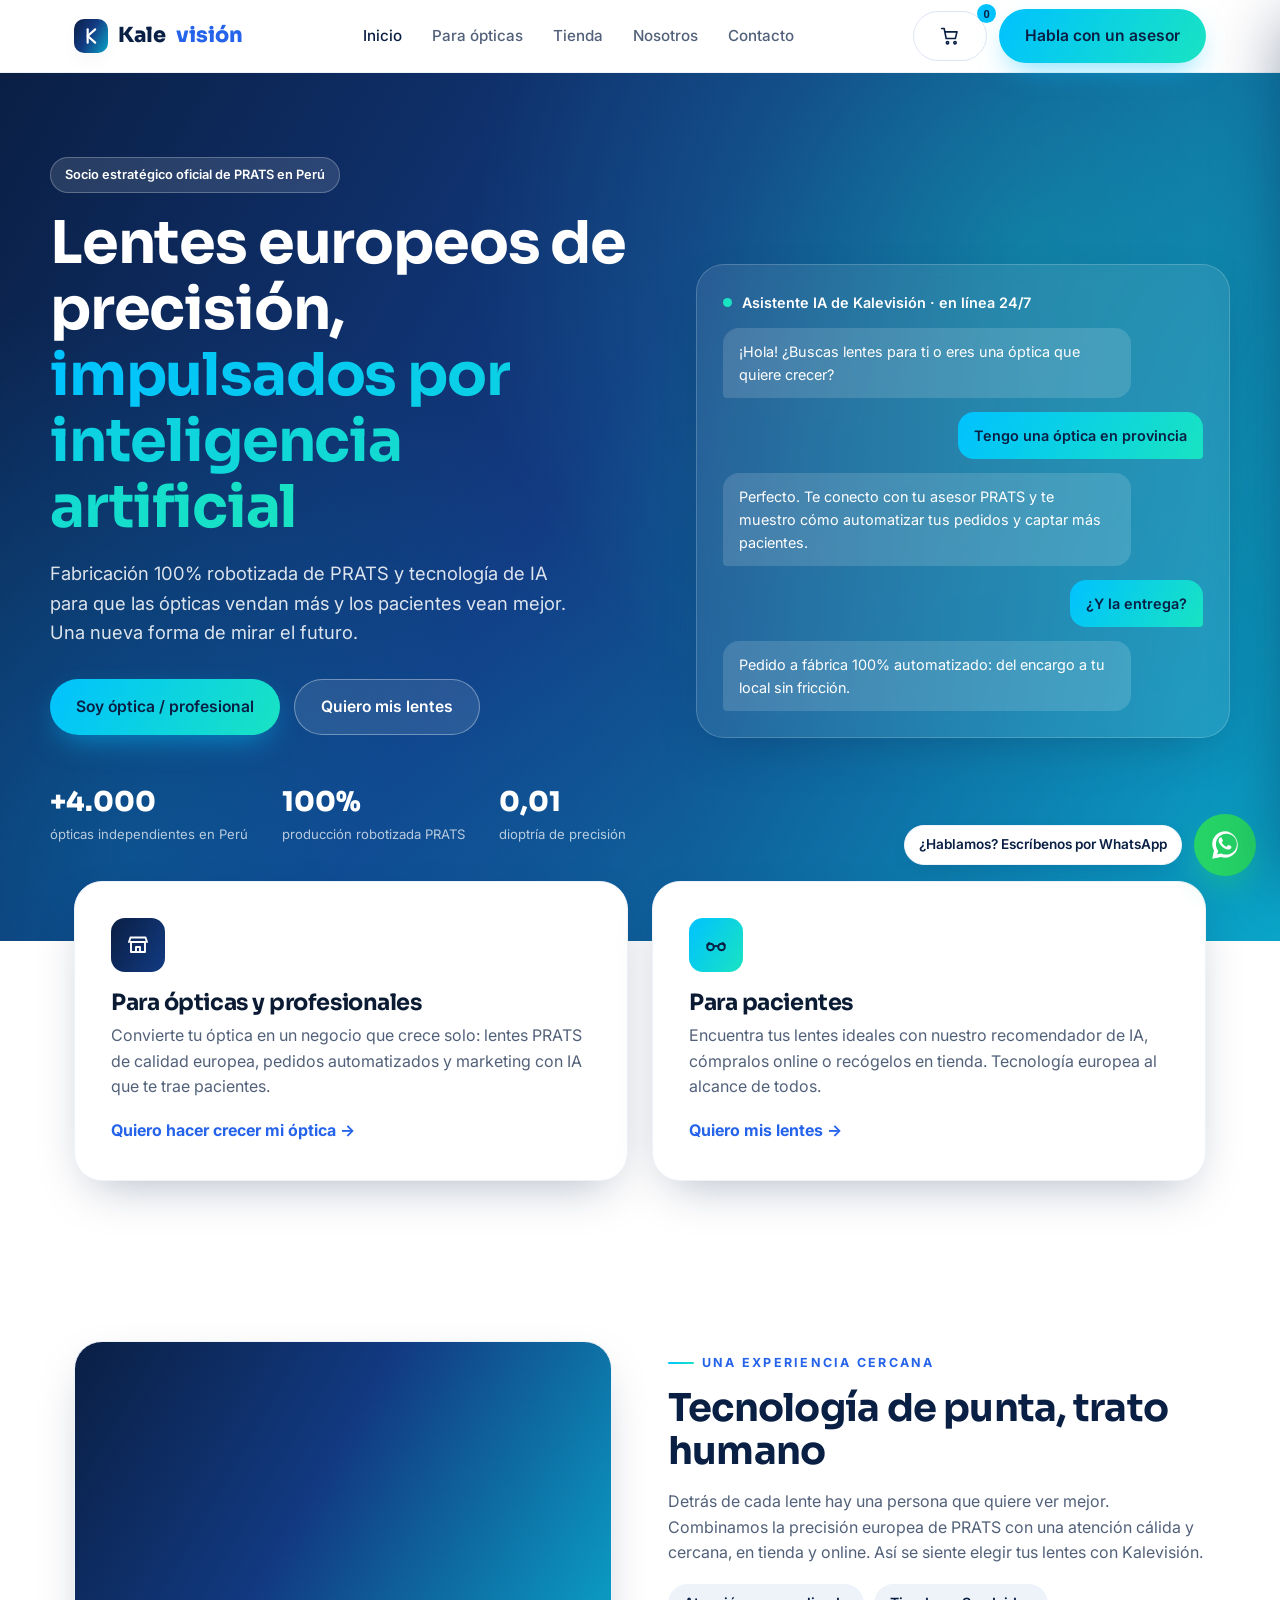
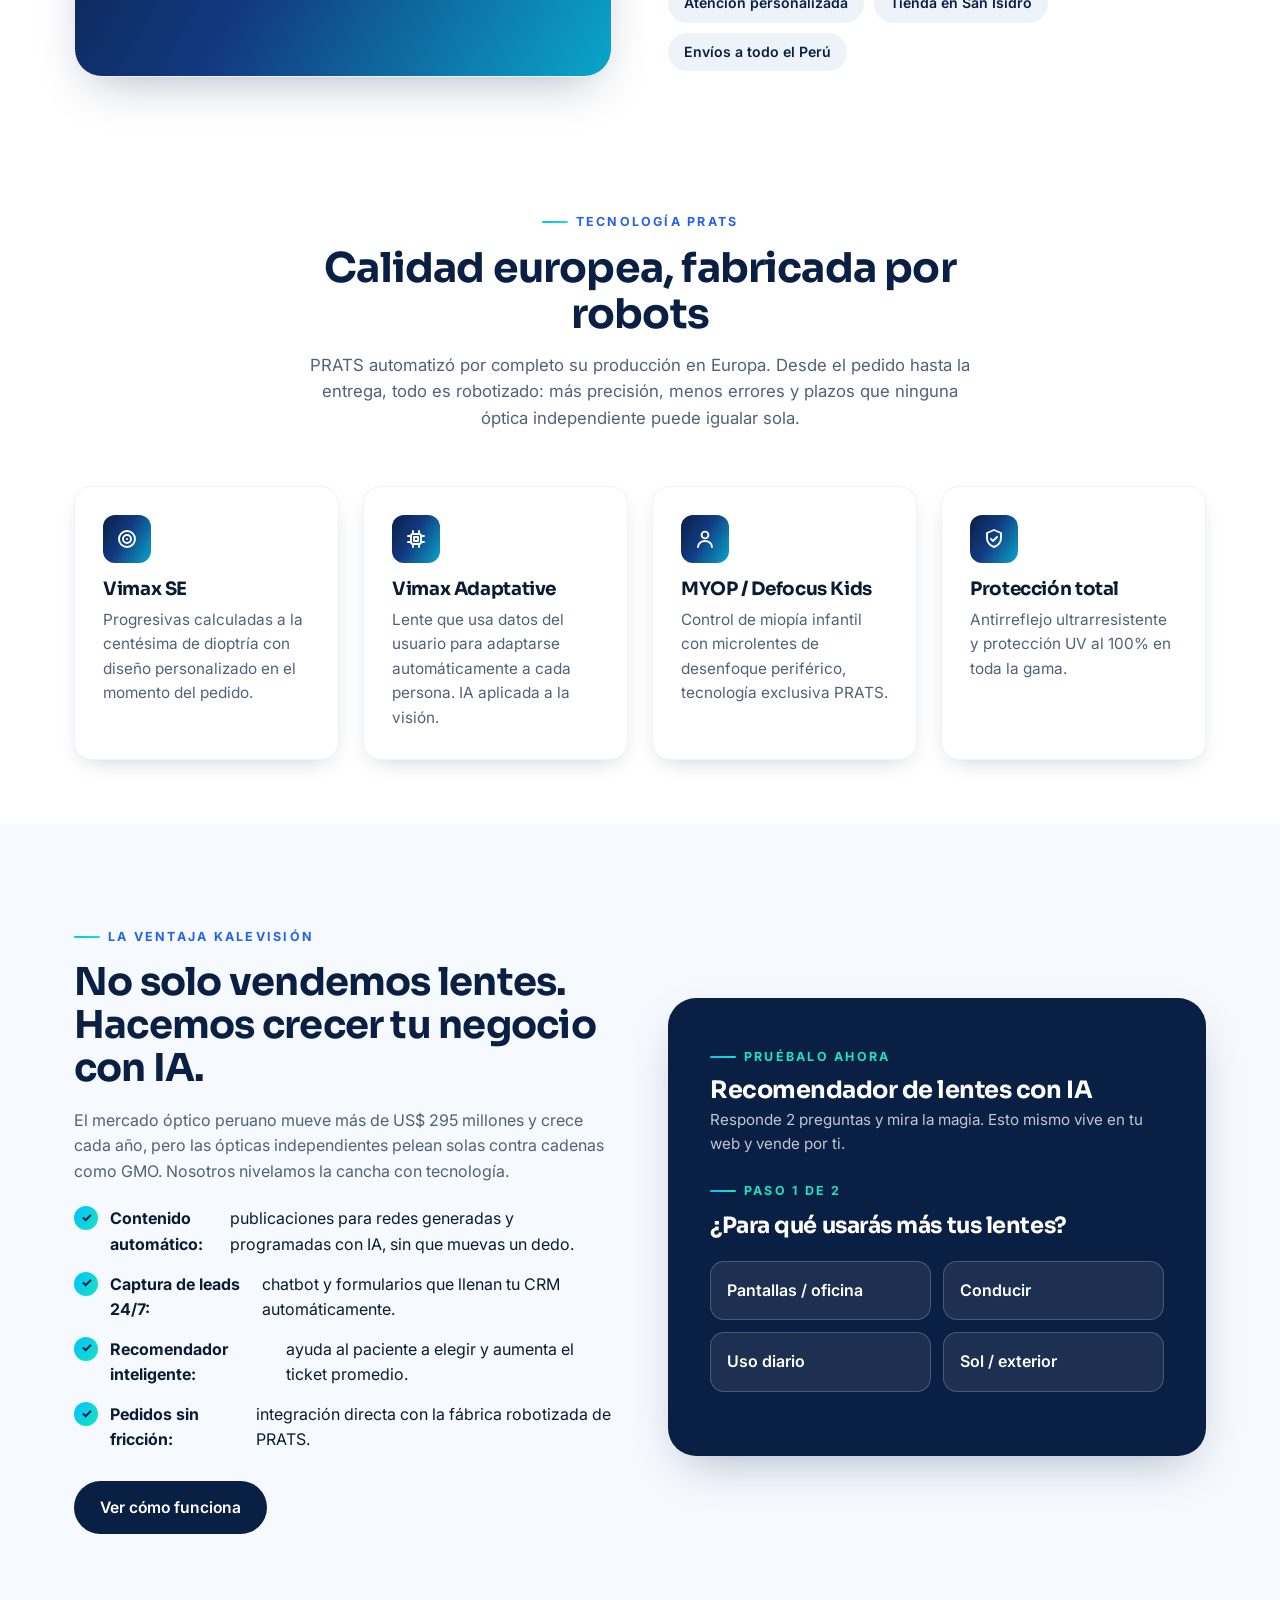
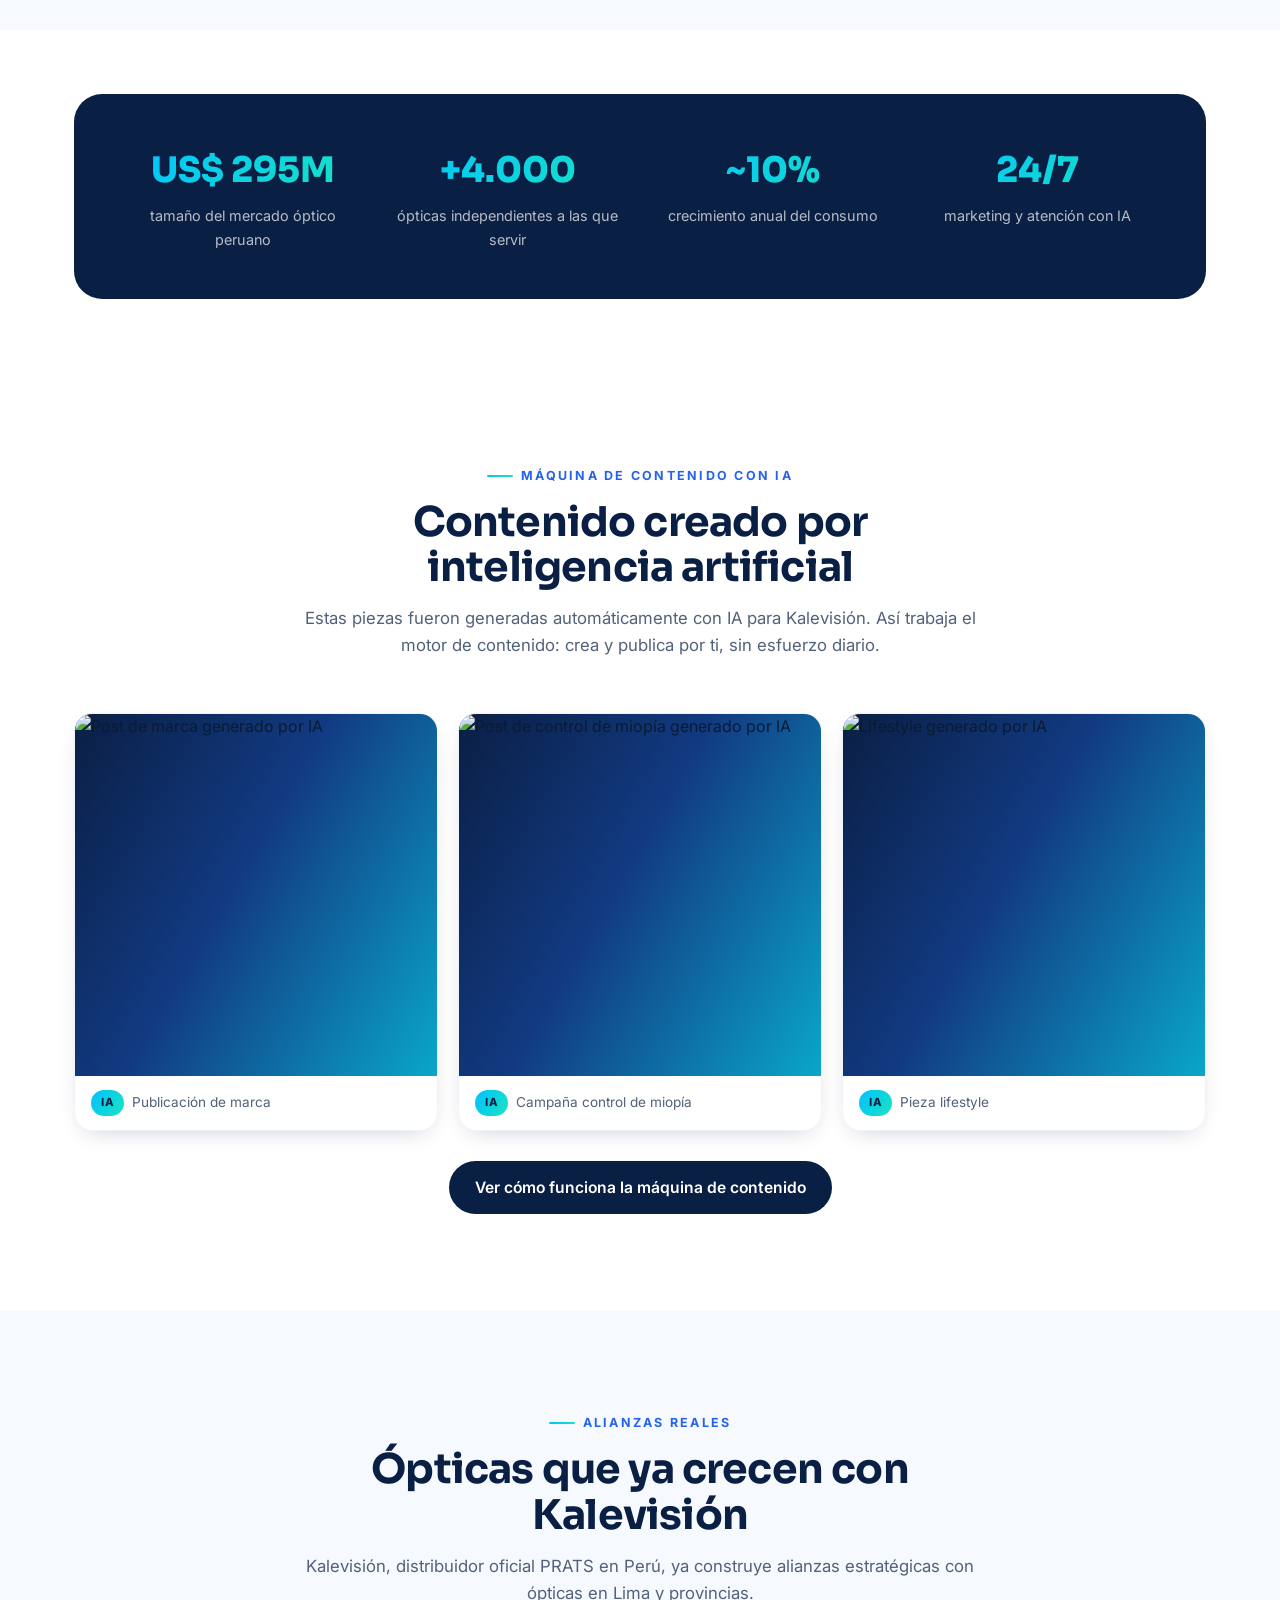
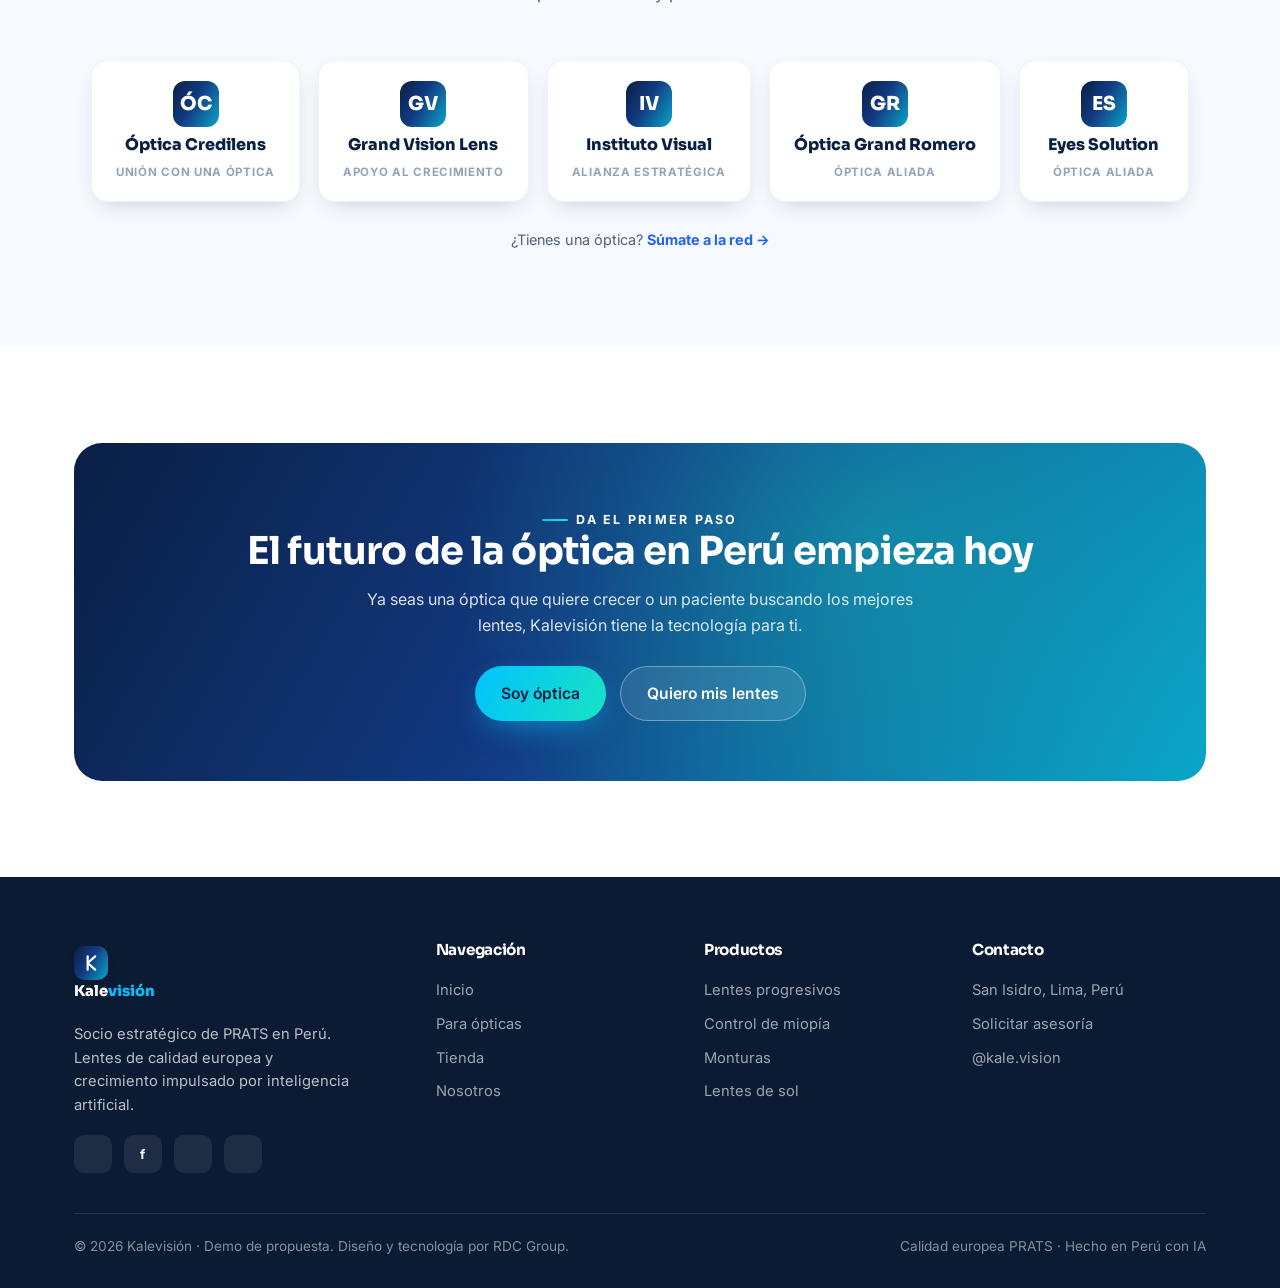
==== commit 3400e235: "Add files via upload" ====
--- a/index.html
+++ b/index.html
@@ -24,9 +24,9 @@
       <a href="contacto.html">Contacto</a>
     </nav>
     <div class="nav__cta">
-      <button class="btn cart-btn btn--outline" onclick="Cart.open()">🛒<span class="cart-count">0</span></button>
+      <button class="btn cart-btn btn--outline" onclick="Cart.open()"><svg viewBox="0 0 24 24" fill="none" stroke="currentColor" stroke-width="1.9" stroke-linecap="round" stroke-linejoin="round"><circle cx="9" cy="20" r="1.4"/><circle cx="18" cy="20" r="1.4"/><path d="M2 3h3l2.4 12h11l2-8H6"/></svg><span class="cart-count">0</span></button>
       <a href="contacto.html" class="btn btn--primary">Habla con un asesor</a>
-      <button class="burger" onclick="toggleNav()">☰</button>
+      <button class="burger" onclick="toggleNav()"><svg viewBox="0 0 24 24" fill="none" stroke="currentColor" stroke-width="2" stroke-linecap="round"><path d="M4 7h16M4 12h16M4 17h16"/></svg></button>
     </div>
   </div>
 </header>
@@ -35,7 +35,7 @@
 <section class="hero">
   <div class="container hero__inner">
     <div class="reveal in">
-      <span class="badge">⚡ Socio estratégico oficial de PRATS en Perú</span>
+      <span class="badge">Socio estratégico oficial de PRATS en Perú</span>
       <h1>Lentes europeos de precisión, <em>impulsados por inteligencia artificial</em></h1>
       <p class="lead">Fabricación 100% robotizada de PRATS y tecnología de IA para que las ópticas vendan más y los pacientes vean mejor. Una nueva forma de mirar el futuro.</p>
       <div class="hero__cta">
@@ -51,11 +51,11 @@
     <div class="reveal in">
       <div class="glass chatdemo">
         <div class="chatdemo__head"><span class="pulse"></span> Asistente IA de Kalevisión · en línea 24/7</div>
-        <div class="bubble bubble--bot">¡Hola! 👋 ¿Buscas lentes para ti o eres una óptica que quiere crecer?</div>
+        <div class="bubble bubble--bot">¡Hola! ¿Buscas lentes para ti o eres una óptica que quiere crecer?</div>
         <div class="bubble bubble--user">Tengo una óptica en provincia</div>
-        <div class="bubble bubble--bot">Perfecto. Te conecto con tu asesor PRATS y te muestro cómo automatizar tus pedidos y captar más pacientes. 🚀</div>
+        <div class="bubble bubble--bot">Perfecto. Te conecto con tu asesor PRATS y te muestro cómo automatizar tus pedidos y captar más pacientes. </div>
         <div class="bubble bubble--user">¿Y la entrega?</div>
-        <div class="bubble bubble--bot">Pedido a fábrica 100% automatizado: del encargo a tu local sin fricción. ✨</div>
+        <div class="bubble bubble--bot">Pedido a fábrica 100% automatizado: del encargo a tu local sin fricción. </div>
       </div>
     </div>
   </div>
@@ -65,13 +65,13 @@
 <section class="container" style="margin-bottom:96px">
   <div class="paths">
     <div class="pathcard reveal">
-      <div class="ico" style="background:linear-gradient(120deg,#0A1F44,#123A82);color:#fff">🏪</div>
+      <div class="ico" style="background:linear-gradient(120deg,#0A1F44,#123A82);color:#fff"><svg viewBox="0 0 24 24" fill="none" stroke="currentColor" stroke-width="1.9" stroke-linecap="round" stroke-linejoin="round"><path d="M3 9l1.5-4.5h15L21 9"/><path d="M5 9v10h14V9"/><path d="M5 9h14"/><path d="M10 19v-5h4v5"/></svg></div>
       <h3>Para ópticas y profesionales</h3>
       <p>Convierte tu óptica en un negocio que crece solo: lentes PRATS de calidad europea, pedidos automatizados y marketing con IA que te trae pacientes.</p>
       <a href="opticas.html" class="link">Quiero hacer crecer mi óptica →</a>
     </div>
     <div class="pathcard reveal">
-      <div class="ico" style="background:linear-gradient(120deg,#00C2FF,#19E3C2);color:#0A1F44">👓</div>
+      <div class="ico" style="background:linear-gradient(120deg,#00C2FF,#19E3C2);color:#0A1F44"><svg viewBox="0 0 24 24" fill="none" stroke="currentColor" stroke-width="1.9" stroke-linecap="round" stroke-linejoin="round"><circle cx="6.5" cy="14" r="3.3"/><circle cx="17.5" cy="14" r="3.3"/><path d="M9.8 13.5c.9-.8 3.5-.8 4.4 0"/><path d="M3.2 12l2-2"/><path d="M20.8 12l-2-2"/></svg></div>
       <h3>Para pacientes</h3>
       <p>Encuentra tus lentes ideales con nuestro recomendador de IA, cómpralos online o recógelos en tienda. Tecnología europea al alcance de todos.</p>
       <a href="tienda.html" class="link">Quiero mis lentes →</a>
@@ -92,7 +92,7 @@
       <h2 style="font-size:clamp(1.7rem,3vw,2.4rem);color:var(--navy);margin:14px 0 16px">Tecnología de punta, trato humano</h2>
       <p class="muted">Detrás de cada lente hay una persona que quiere ver mejor. Combinamos la precisión europea de PRATS con una atención cálida y cercana, en tienda y online. Así se siente elegir tus lentes con Kalevisión.</p>
       <div class="pilllist">
-        <span class="pill">😊 Atención personalizada</span><span class="pill">🏪 Tienda en San Isidro</span><span class="pill">🚚 Envíos a todo el Perú</span>
+        <span class="pill">Atención personalizada</span><span class="pill">Tienda en San Isidro</span><span class="pill">Envíos a todo el Perú</span>
       </div>
     </div>
   </div>
@@ -107,10 +107,10 @@
       <p>PRATS automatizó por completo su producción en Europa. Desde el pedido hasta la entrega, todo es robotizado: más precisión, menos errores y plazos que ninguna óptica independiente puede igualar sola.</p>
     </div>
     <div class="grid grid-4">
-      <div class="card reveal"><div class="ico">🎯</div><h3>Vimax SE</h3><p>Progresivas calculadas a la centésima de dioptría con diseño personalizado en el momento del pedido.</p></div>
-      <div class="card reveal"><div class="ico">🧠</div><h3>Vimax Adaptative</h3><p>Lente que usa datos del usuario para adaptarse automáticamente a cada persona. IA aplicada a la visión.</p></div>
-      <div class="card reveal"><div class="ico">👶</div><h3>MYOP / Defocus Kids</h3><p>Control de miopía infantil con microlentes de desenfoque periférico, tecnología exclusiva PRATS.</p></div>
-      <div class="card reveal"><div class="ico">🛡️</div><h3>Protección total</h3><p>Antirreflejo ultrarresistente y protección UV al 100% en toda la gama.</p></div>
+      <div class="card reveal"><div class="ico"><svg viewBox="0 0 24 24" fill="none" stroke="currentColor" stroke-width="1.9" stroke-linecap="round" stroke-linejoin="round"><circle cx="12" cy="12" r="8"/><circle cx="12" cy="12" r="4"/><circle cx="12" cy="12" r="1" fill="currentColor" stroke="none"/></svg></div><h3>Vimax SE</h3><p>Progresivas calculadas a la centésima de dioptría con diseño personalizado en el momento del pedido.</p></div>
+      <div class="card reveal"><div class="ico"><svg viewBox="0 0 24 24" fill="none" stroke="currentColor" stroke-width="1.9" stroke-linecap="round" stroke-linejoin="round"><rect x="7" y="7" width="10" height="10" rx="2"/><rect x="10" y="10" width="4" height="4"/><path d="M9 4v3M15 4v3M9 17v3M15 17v3M4 9h3M4 15h3M17 9h3M17 15h3"/></svg></div><h3>Vimax Adaptative</h3><p>Lente que usa datos del usuario para adaptarse automáticamente a cada persona. IA aplicada a la visión.</p></div>
+      <div class="card reveal"><div class="ico"><svg viewBox="0 0 24 24" fill="none" stroke="currentColor" stroke-width="1.9" stroke-linecap="round" stroke-linejoin="round"><circle cx="12" cy="8" r="3.4"/><path d="M5 20c0-3.4 3-6 7-6s7 2.6 7 6"/></svg></div><h3>MYOP / Defocus Kids</h3><p>Control de miopía infantil con microlentes de desenfoque periférico, tecnología exclusiva PRATS.</p></div>
+      <div class="card reveal"><div class="ico"><svg viewBox="0 0 24 24" fill="none" stroke="currentColor" stroke-width="1.9" stroke-linecap="round" stroke-linejoin="round"><path d="M12 3l7 3v5c0 4.5-3 7.4-7 9-4-1.6-7-4.5-7-9V6z"/><path d="M9 12l2 2 4-4"/></svg></div><h3>Protección total</h3><p>Antirreflejo ultrarresistente y protección UV al 100% en toda la gama.</p></div>
     </div>
   </div>
 </section>
@@ -212,10 +212,10 @@
         <a href="index.html" class="brand" style="margin-bottom:14px"><span class="brand__dot"><svg viewBox="0 0 24 24" fill="none" stroke="#fff" stroke-width="2.6" stroke-linecap="round" stroke-linejoin="round"><path d="M8 4v16"/><path d="M17 4l-9 8 9 8"/></svg></span>Kale<span style="color:var(--cyan)">visión</span></a>
         <p style="font-size:.92rem;max-width:280px">Socio estratégico de PRATS en Perú. Lentes de calidad europea y crecimiento impulsado por inteligencia artificial.</p>
         <div class="socials" style="margin-top:18px">
-          <a href="https://www.instagram.com/kale.vision/" target="_blank" aria-label="Instagram">📷</a>
+          <a href="https://www.instagram.com/kale.vision/" target="_blank" aria-label="Instagram"></a>
           <a href="https://www.facebook.com/61568410483796/" target="_blank" aria-label="Facebook">f</a>
-          <a href="#" aria-label="TikTok">♪</a>
-          <a href="#" aria-label="WhatsApp">💬</a>
+          <a href="#" aria-label="TikTok"></a>
+          <a href="#" aria-label="WhatsApp"></a>
         </div>
       </div>
       <div><h4>Navegación</h4><a href="index.html">Inicio</a><a href="opticas.html">Para ópticas</a><a href="tienda.html">Tienda</a><a href="nosotros.html">Nosotros</a></div>
--- a/styles.css
+++ b/styles.css
@@ -289,3 +289,12 @@
   .section{padding:64px 0}
   .ctaband,.quiz,.band{padding:36px 24px}
 }
+
+/* Pro icon + cart image rendering */
+.ico svg{width:24px;height:24px}
+.cart-btn svg{width:20px;height:20px;vertical-align:middle}
+.citem__img{overflow:hidden}
+.citem__img img{width:100%;height:100%;object-fit:cover}
+.socials a{font-weight:700;font-size:.82rem;letter-spacing:.02em}
+
+.burger svg{width:24px;height:24px}
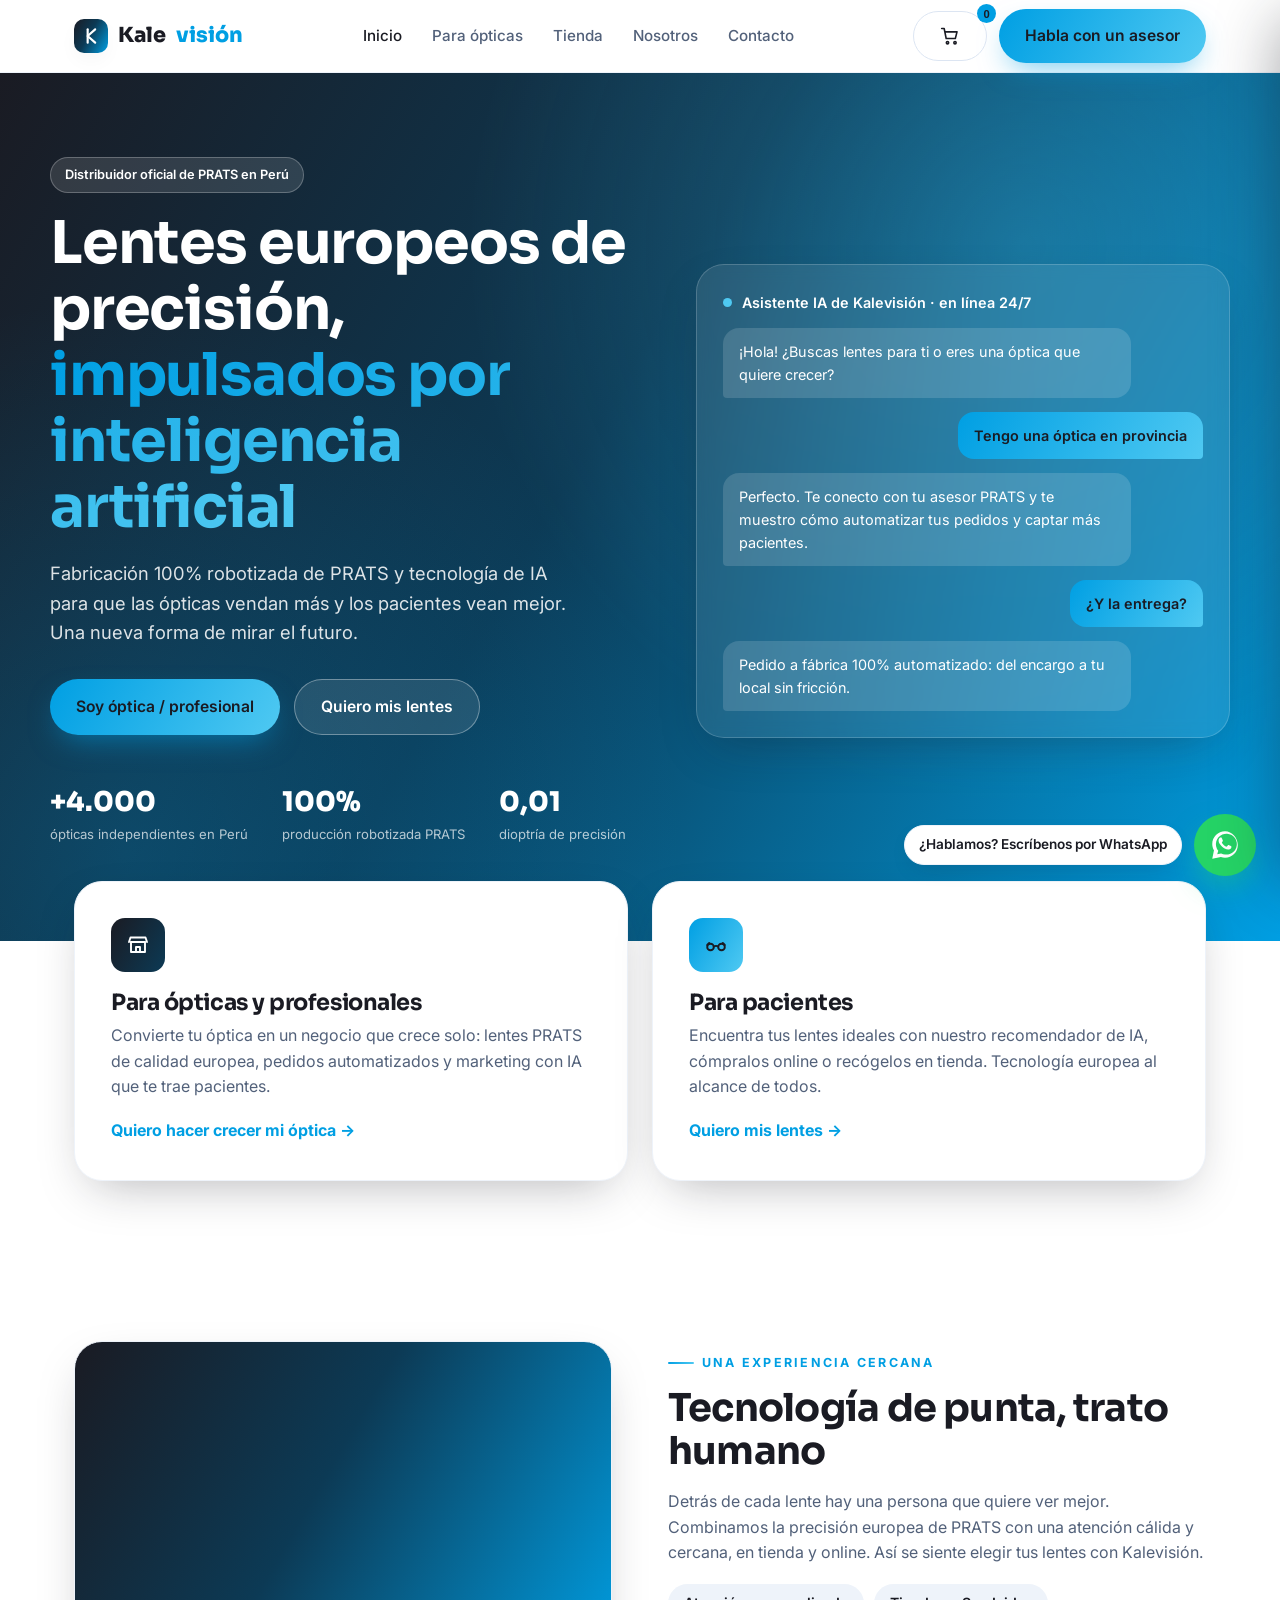
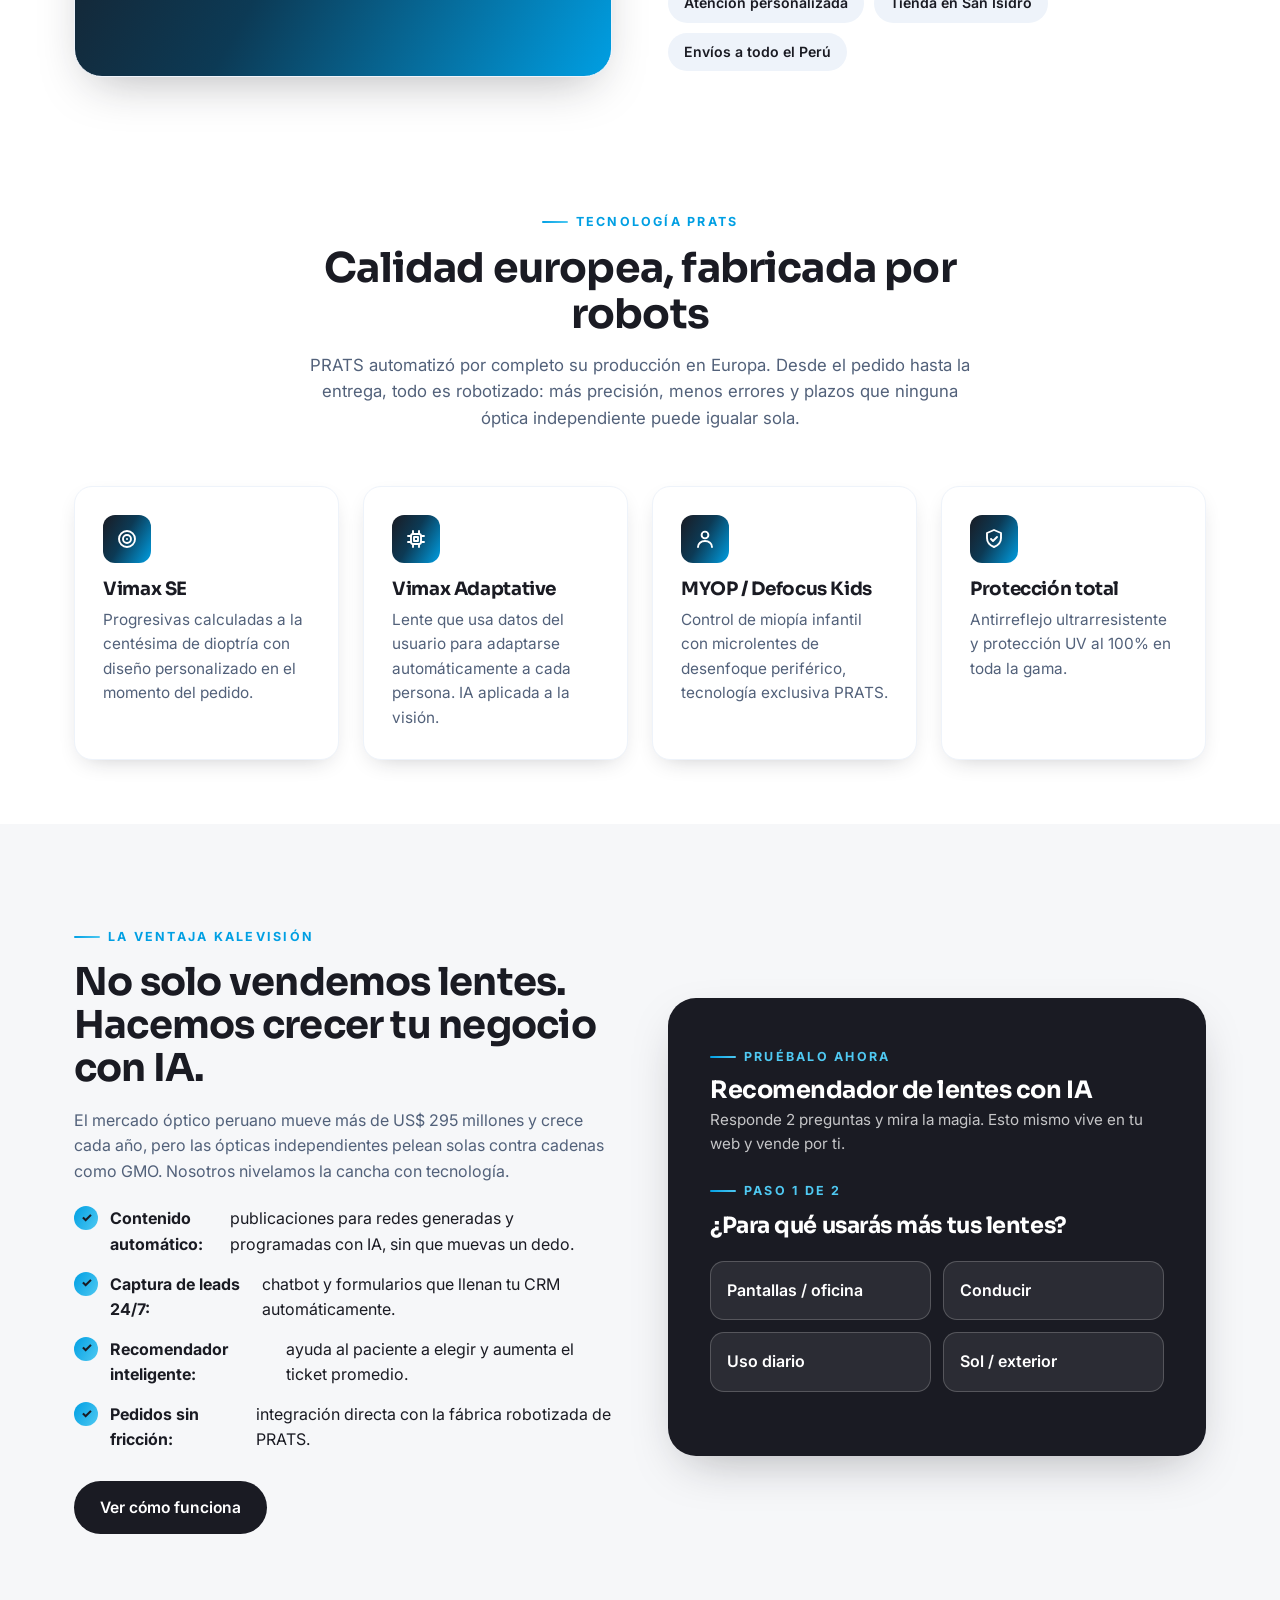
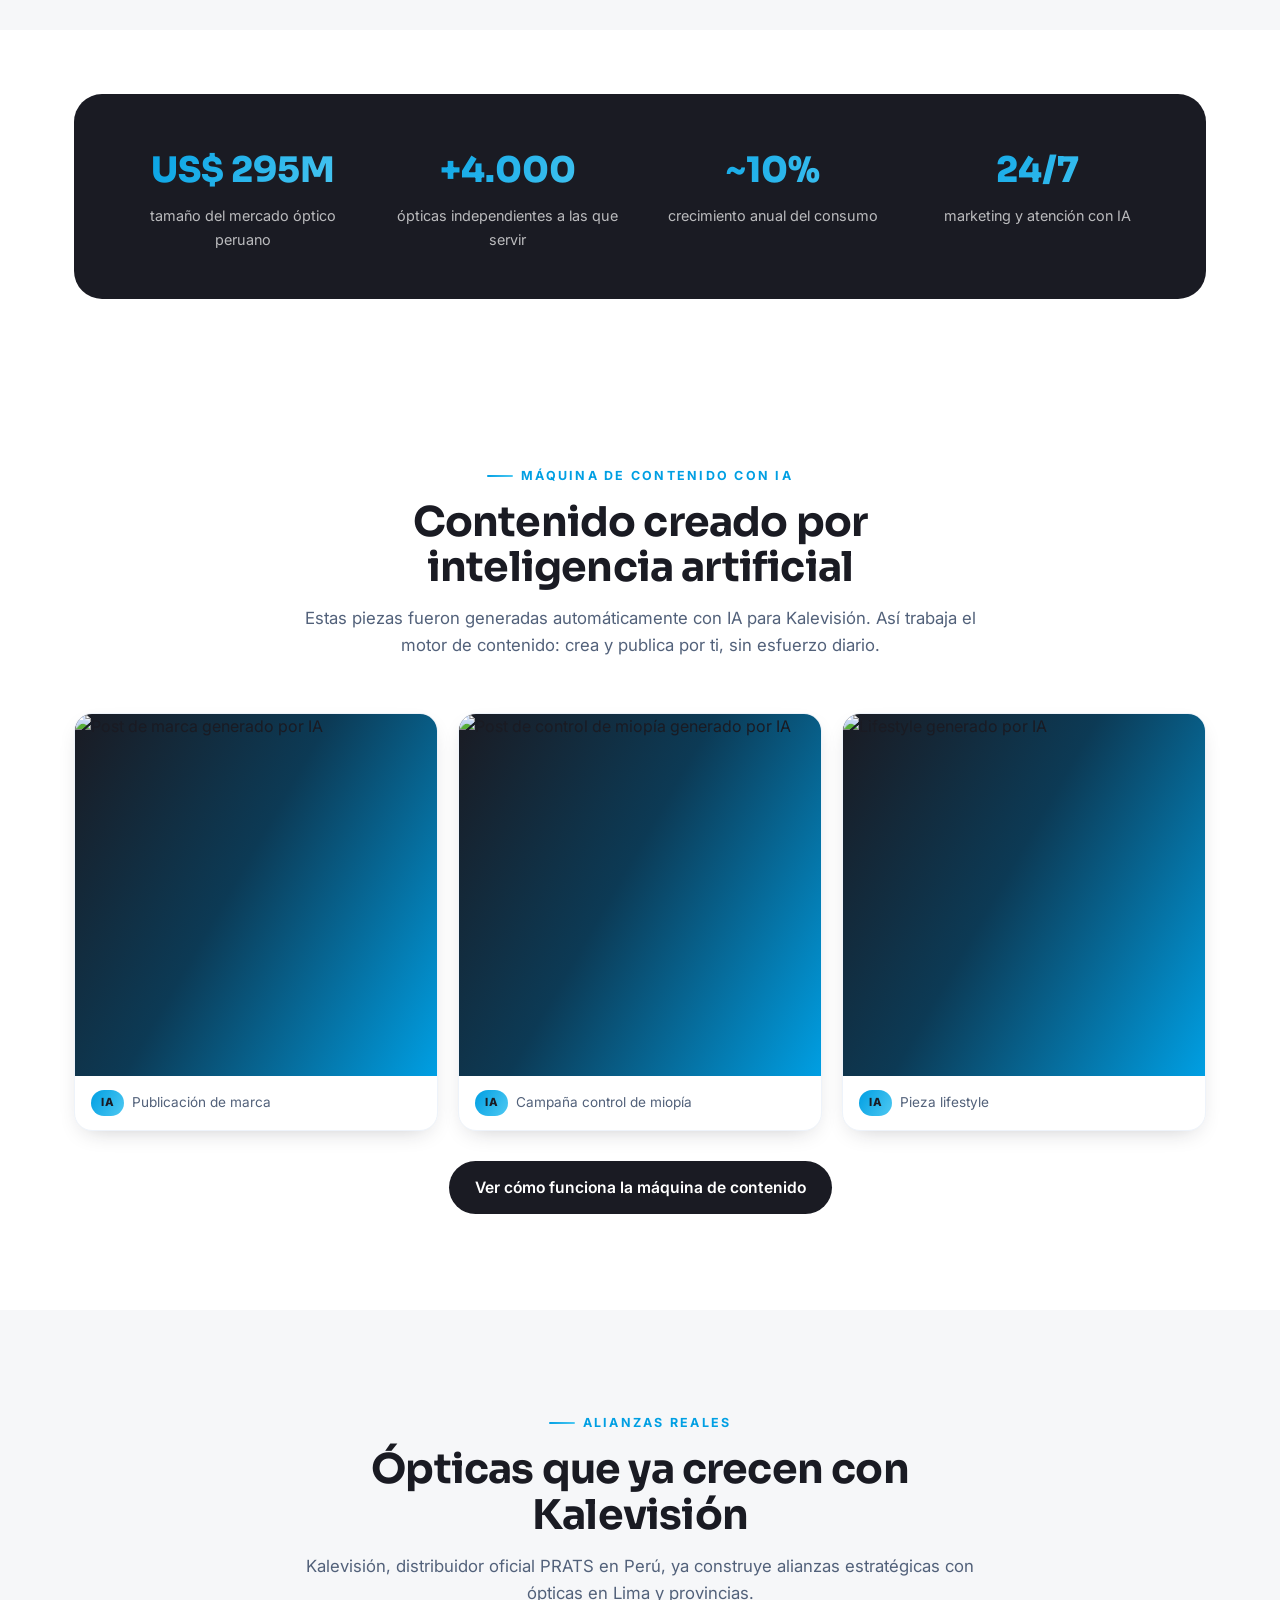
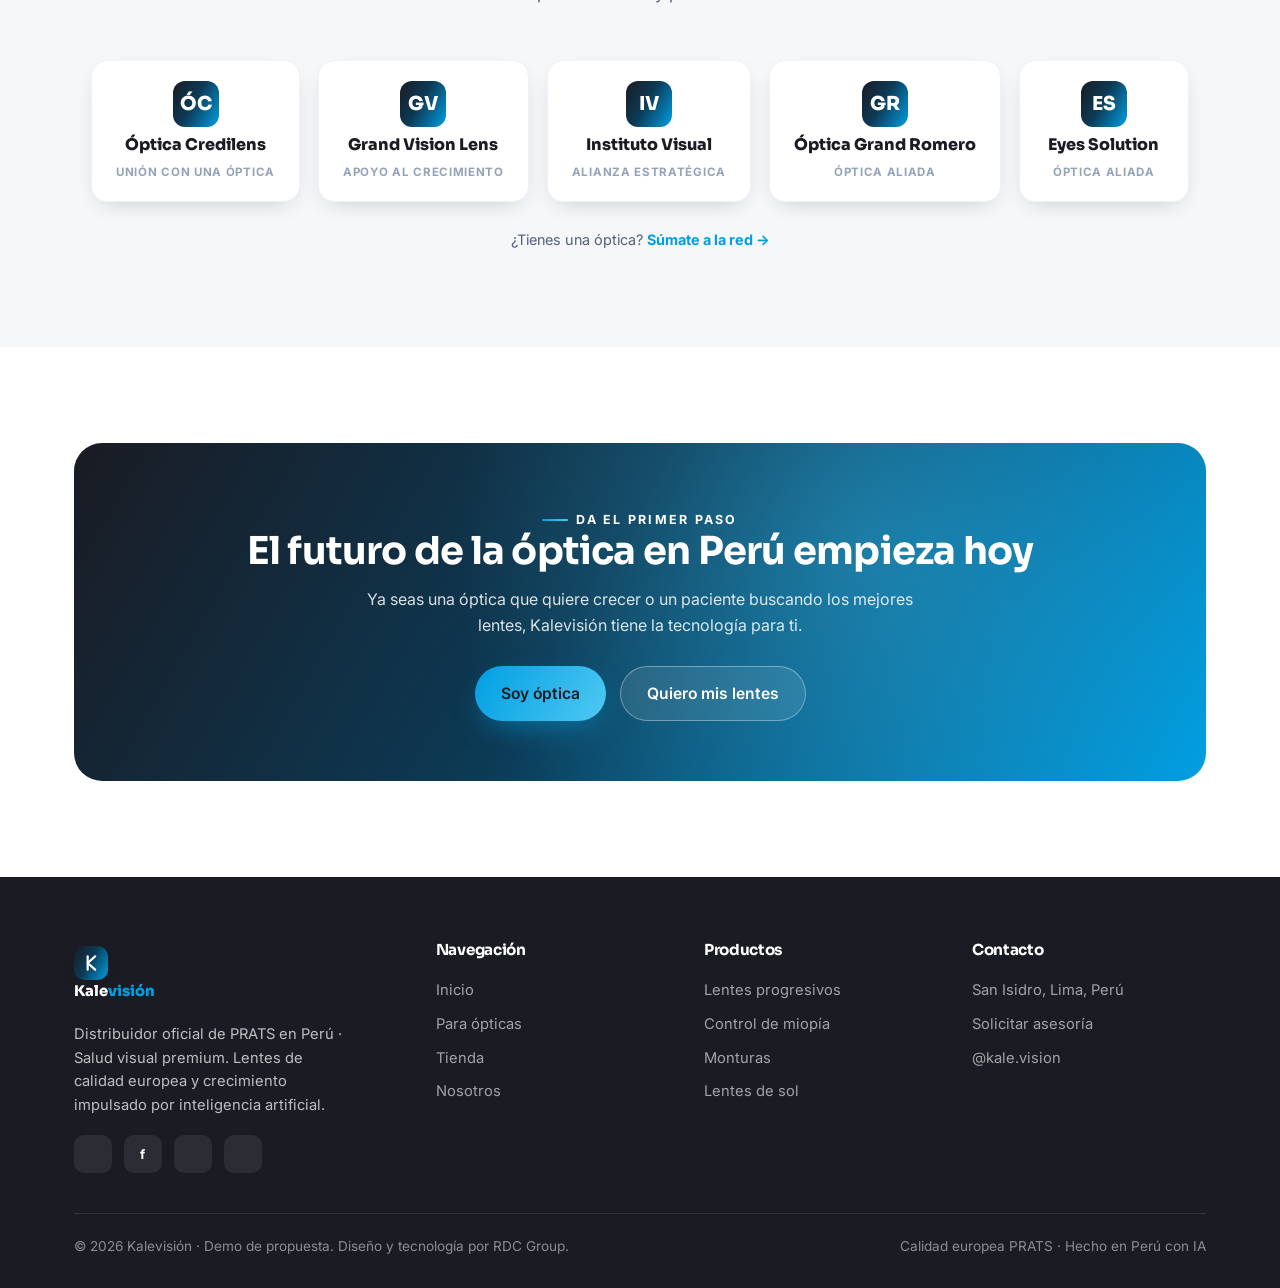
==== commit 475959e6: "Add files via upload" ====
--- a/index.html
+++ b/index.html
@@ -8,6 +8,7 @@
 <link rel="preconnect" href="https://fonts.googleapis.com">
 <link rel="preconnect" href="https://fonts.gstatic.com" crossorigin>
 <link href="https://fonts.googleapis.com/css2?family=Inter:wght@400;500;600;700&family=Sora:wght@600;700;800&display=swap" rel="stylesheet">
+<link href="https://api.fontshare.com/v2/css?f[]=satoshi@400,500,600,700,900&display=swap" rel="stylesheet">
 <link rel="stylesheet" href="styles.css">
 </head>
 <body>
@@ -35,7 +36,7 @@
 <section class="hero">
   <div class="container hero__inner">
     <div class="reveal in">
-      <span class="badge">Socio estratégico oficial de PRATS en Perú</span>
+      <span class="badge">Distribuidor oficial de PRATS en Perú</span>
       <h1>Lentes europeos de precisión, <em>impulsados por inteligencia artificial</em></h1>
       <p class="lead">Fabricación 100% robotizada de PRATS y tecnología de IA para que las ópticas vendan más y los pacientes vean mejor. Una nueva forma de mirar el futuro.</p>
       <div class="hero__cta">
@@ -65,13 +66,13 @@
 <section class="container" style="margin-bottom:96px">
   <div class="paths">
     <div class="pathcard reveal">
-      <div class="ico" style="background:linear-gradient(120deg,#0A1F44,#123A82);color:#fff"><svg viewBox="0 0 24 24" fill="none" stroke="currentColor" stroke-width="1.9" stroke-linecap="round" stroke-linejoin="round"><path d="M3 9l1.5-4.5h15L21 9"/><path d="M5 9v10h14V9"/><path d="M5 9h14"/><path d="M10 19v-5h4v5"/></svg></div>
+      <div class="ico" style="background:linear-gradient(120deg,#1A1B23,#0C3A55);color:#fff"><svg viewBox="0 0 24 24" fill="none" stroke="currentColor" stroke-width="1.9" stroke-linecap="round" stroke-linejoin="round"><path d="M3 9l1.5-4.5h15L21 9"/><path d="M5 9v10h14V9"/><path d="M5 9h14"/><path d="M10 19v-5h4v5"/></svg></div>
       <h3>Para ópticas y profesionales</h3>
       <p>Convierte tu óptica en un negocio que crece solo: lentes PRATS de calidad europea, pedidos automatizados y marketing con IA que te trae pacientes.</p>
       <a href="opticas.html" class="link">Quiero hacer crecer mi óptica →</a>
     </div>
     <div class="pathcard reveal">
-      <div class="ico" style="background:linear-gradient(120deg,#00C2FF,#19E3C2);color:#0A1F44"><svg viewBox="0 0 24 24" fill="none" stroke="currentColor" stroke-width="1.9" stroke-linecap="round" stroke-linejoin="round"><circle cx="6.5" cy="14" r="3.3"/><circle cx="17.5" cy="14" r="3.3"/><path d="M9.8 13.5c.9-.8 3.5-.8 4.4 0"/><path d="M3.2 12l2-2"/><path d="M20.8 12l-2-2"/></svg></div>
+      <div class="ico" style="background:linear-gradient(120deg,#009FE3,#4FC9F2);color:#1A1B23"><svg viewBox="0 0 24 24" fill="none" stroke="currentColor" stroke-width="1.9" stroke-linecap="round" stroke-linejoin="round"><circle cx="6.5" cy="14" r="3.3"/><circle cx="17.5" cy="14" r="3.3"/><path d="M9.8 13.5c.9-.8 3.5-.8 4.4 0"/><path d="M3.2 12l2-2"/><path d="M20.8 12l-2-2"/></svg></div>
       <h3>Para pacientes</h3>
       <p>Encuentra tus lentes ideales con nuestro recomendador de IA, cómpralos online o recógelos en tienda. Tecnología europea al alcance de todos.</p>
       <a href="tienda.html" class="link">Quiero mis lentes →</a>
@@ -210,7 +211,7 @@
     <div class="footer__grid">
       <div>
         <a href="index.html" class="brand" style="margin-bottom:14px"><span class="brand__dot"><svg viewBox="0 0 24 24" fill="none" stroke="#fff" stroke-width="2.6" stroke-linecap="round" stroke-linejoin="round"><path d="M8 4v16"/><path d="M17 4l-9 8 9 8"/></svg></span>Kale<span style="color:var(--cyan)">visión</span></a>
-        <p style="font-size:.92rem;max-width:280px">Socio estratégico de PRATS en Perú. Lentes de calidad europea y crecimiento impulsado por inteligencia artificial.</p>
+        <p style="font-size:.92rem;max-width:280px">Distribuidor oficial de PRATS en Perú · Salud visual premium. Lentes de calidad europea y crecimiento impulsado por inteligencia artificial.</p>
         <div class="socials" style="margin-top:18px">
           <a href="https://www.instagram.com/kale.vision/" target="_blank" aria-label="Instagram"></a>
           <a href="https://www.facebook.com/61568410483796/" target="_blank" aria-label="Facebook">f</a>
--- a/styles.css
+++ b/styles.css
@@ -4,27 +4,29 @@
    ============================================================ */
 
 :root{
-  --navy:#0A1F44;
-  --navy-2:#0E2A5C;
-  --ink:#0B1B33;
-  --cyan:#00C2FF;
-  --teal:#19E3C2;
-  --blue:#2563EB;
-  --grad: linear-gradient(120deg,#0A1F44 0%,#123A82 45%,#0AA6C9 100%);
-  --grad-bright: linear-gradient(120deg,#00C2FF 0%,#19E3C2 100%);
-  --paper:#F6F9FE;
+  --navy:#1A1B23;
+  --navy-2:#23252F;
+  --ink:#1A1B23;
+  --cyan:#009FE3;
+  --teal:#4FC9F2;
+  --blue:#009FE3;
+  --grad: linear-gradient(120deg,#1A1B23 0%,#0C3A55 45%,#009FE3 100%);
+  --grad-bright: linear-gradient(120deg,#009FE3 0%,#4FC9F2 100%);
+  --paper:#F6F7F9;
+  --beige:#DCD6C4;
+  --gris:#E5E5E5;
   --white:#ffffff;
   --gray-100:#EEF3FA;
   --gray-200:#DCE5F2;
   --gray-400:#94A3B8;
   --gray-600:#52617A;
-  --shadow:0 18px 50px -18px rgba(10,31,68,.35);
-  --shadow-sm:0 8px 24px -12px rgba(10,31,68,.30);
+  --shadow:0 18px 50px -18px rgba(26,27,35,.35);
+  --shadow-sm:0 8px 24px -12px rgba(26,27,35,.30);
   --radius:18px;
   --radius-lg:28px;
   --maxw:1180px;
-  --font:'Inter',system-ui,-apple-system,Segoe UI,Roboto,sans-serif;
-  --display:'Sora','Inter',sans-serif;
+  --font:'Satoshi','Inter',system-ui,-apple-system,Segoe UI,Roboto,sans-serif;
+  --display:'Satoshi','Sora','Inter',sans-serif;
 }
 
 *{box-sizing:border-box;margin:0;padding:0}
@@ -57,7 +59,7 @@
   cursor:pointer;border:none;transition:.25s transform,.25s box-shadow,.25s background;
 }
 .btn:hover{transform:translateY(-2px)}
-.btn--primary{background:var(--grad-bright);color:var(--navy);box-shadow:0 12px 30px -10px rgba(0,194,255,.6)}
+.btn--primary{background:var(--grad-bright);color:var(--navy);box-shadow:0 12px 30px -10px rgba(0,159,227,.6)}
 .btn--dark{background:var(--navy);color:#fff}
 .btn--ghost{background:rgba(255,255,255,.1);color:#fff;border:1px solid rgba(255,255,255,.35)}
 .btn--outline{background:transparent;border:1.5px solid var(--gray-200);color:var(--navy)}
@@ -82,8 +84,8 @@
 .hero{position:relative;background:var(--grad);color:#fff;overflow:hidden}
 .hero::after{
   content:"";position:absolute;inset:0;
-  background:radial-gradient(circle at 80% 20%,rgba(25,227,194,.25),transparent 45%),
-             radial-gradient(circle at 10% 90%,rgba(0,194,255,.22),transparent 40%);
+  background:radial-gradient(circle at 80% 20%,rgba(79,201,242,.25),transparent 45%),
+             radial-gradient(circle at 10% 90%,rgba(0,159,227,.22),transparent 40%);
 }
 .hero__inner{position:relative;z-index:2;display:grid;grid-template-columns:1.05fr .95fr;gap:56px;align-items:center;padding:84px 0 96px}
 .hero h1{font-size:clamp(2.3rem,4.6vw,3.7rem);margin:18px 0 18px}
@@ -102,8 +104,8 @@
 }
 .chatdemo{display:flex;flex-direction:column;gap:14px}
 .chatdemo__head{display:flex;align-items:center;gap:10px;font-weight:600;font-size:.9rem;color:#fff}
-.pulse{width:9px;height:9px;border-radius:50%;background:var(--teal);box-shadow:0 0 0 0 rgba(25,227,194,.7);animation:pulse 2s infinite}
-@keyframes pulse{0%{box-shadow:0 0 0 0 rgba(25,227,194,.6)}70%{box-shadow:0 0 0 12px rgba(25,227,194,0)}100%{box-shadow:0 0 0 0 rgba(25,227,194,0)}}
+.pulse{width:9px;height:9px;border-radius:50%;background:var(--teal);box-shadow:0 0 0 0 rgba(79,201,242,.7);animation:pulse 2s infinite}
+@keyframes pulse{0%{box-shadow:0 0 0 0 rgba(79,201,242,.6)}70%{box-shadow:0 0 0 12px rgba(79,201,242,0)}100%{box-shadow:0 0 0 0 rgba(79,201,242,0)}}
 .bubble{padding:12px 16px;border-radius:16px;font-size:.9rem;max-width:85%}
 .bubble--bot{background:rgba(255,255,255,.14);align-self:flex-start;border-bottom-left-radius:4px}
 .bubble--user{background:var(--grad-bright);color:var(--navy);align-self:flex-end;border-bottom-right-radius:4px;font-weight:600}
@@ -167,7 +169,7 @@
 /* Cart drawer */
 .cart-btn{position:relative}
 .cart-count{position:absolute;top:-8px;right:-10px;background:var(--cyan);color:var(--navy);font-size:.7rem;font-weight:800;min-width:19px;height:19px;border-radius:999px;display:grid;place-items:center;padding:0 4px}
-.drawer{position:fixed;top:0;right:0;height:100%;width:380px;max-width:90vw;background:#fff;box-shadow:-20px 0 60px -20px rgba(10,31,68,.4);z-index:100;transform:translateX(100%);transition:.35s;display:flex;flex-direction:column}
+.drawer{position:fixed;top:0;right:0;height:100%;width:380px;max-width:90vw;background:#fff;box-shadow:-20px 0 60px -20px rgba(26,27,35,.4);z-index:100;transform:translateX(100%);transition:.35s;display:flex;flex-direction:column}
 .drawer.open{transform:translateX(0)}
 .drawer__head{padding:22px;border-bottom:1px solid var(--gray-100);display:flex;justify-content:space-between;align-items:center}
 .drawer__head h3{font-size:1.2rem}
@@ -212,7 +214,7 @@
 
 /* CTA band */
 .ctaband{background:var(--grad);border-radius:var(--radius-lg);padding:60px;text-align:center;color:#fff;position:relative;overflow:hidden}
-.ctaband::after{content:"";position:absolute;inset:0;background:radial-gradient(circle at 70% 30%,rgba(25,227,194,.3),transparent 50%)}
+.ctaband::after{content:"";position:absolute;inset:0;background:radial-gradient(circle at 70% 30%,rgba(79,201,242,.3),transparent 50%)}
 .ctaband > *{position:relative;z-index:2}
 .ctaband h2{font-size:clamp(1.8rem,3vw,2.5rem);margin-bottom:14px}
 .ctaband p{color:rgba(255,255,255,.85);max-width:560px;margin:0 auto 28px}
@@ -230,7 +232,7 @@
 .socials a:hover{background:var(--grad-bright);color:var(--navy)}
 
 /* Floating widget */
-.fab{position:fixed;bottom:24px;right:24px;z-index:60;width:62px;height:62px;border-radius:50%;background:var(--grad-bright);color:var(--navy);border:none;display:grid;place-items:center;font-size:1.5rem;cursor:pointer;box-shadow:0 14px 34px -10px rgba(0,194,255,.7);animation:pulse 2.4s infinite;text-decoration:none}
+.fab{position:fixed;bottom:24px;right:24px;z-index:60;width:62px;height:62px;border-radius:50%;background:var(--grad-bright);color:var(--navy);border:none;display:grid;place-items:center;font-size:1.5rem;cursor:pointer;box-shadow:0 14px 34px -10px rgba(0,159,227,.7);animation:pulse 2.4s infinite;text-decoration:none}
 .fab--wa{background:#25D366;color:#fff;box-shadow:0 14px 34px -10px rgba(37,211,102,.65)}
 .fab--wa svg{width:34px;height:34px}
 .fab__label{position:fixed;bottom:35px;right:98px;z-index:60;background:#fff;color:var(--navy);font-weight:600;font-size:.85rem;padding:8px 14px;border-radius:999px;box-shadow:var(--shadow-sm);border:1px solid var(--gray-100)}
@@ -258,7 +260,7 @@
 .photoframe.tall{aspect-ratio:4/5}
 .imgband{position:relative;border-radius:var(--radius-lg);overflow:hidden;min-height:340px;display:grid;place-items:center;text-align:center;color:#fff;background:var(--grad)}
 .imgband img{position:absolute;inset:0;width:100%;height:100%;object-fit:cover;z-index:0}
-.imgband__overlay{position:absolute;inset:0;background:linear-gradient(120deg,rgba(10,31,68,.78),rgba(10,166,201,.45));z-index:1}
+.imgband__overlay{position:absolute;inset:0;background:linear-gradient(120deg,rgba(26,27,35,.78),rgba(0,159,227,.45));z-index:1}
 .imgband__content{position:relative;z-index:2;max-width:640px;padding:48px 24px}
 .imgband__content h2{font-size:clamp(1.8rem,3vw,2.5rem);margin-bottom:12px}
 .imgband__content p{color:rgba(255,255,255,.9);font-size:1.05rem}
@@ -273,7 +275,7 @@
 
 /* Page hero (interior) */
 .phero{background:var(--grad);color:#fff;padding:70px 0;position:relative;overflow:hidden}
-.phero::after{content:"";position:absolute;inset:0;background:radial-gradient(circle at 85% 15%,rgba(25,227,194,.22),transparent 45%)}
+.phero::after{content:"";position:absolute;inset:0;background:radial-gradient(circle at 85% 15%,rgba(79,201,242,.22),transparent 45%)}
 .phero__inner{position:relative;z-index:2;max-width:720px}
 .phero h1{font-size:clamp(2rem,4vw,3rem);margin:14px 0 14px}
 .phero p{color:rgba(255,255,255,.85);font-size:1.1rem}
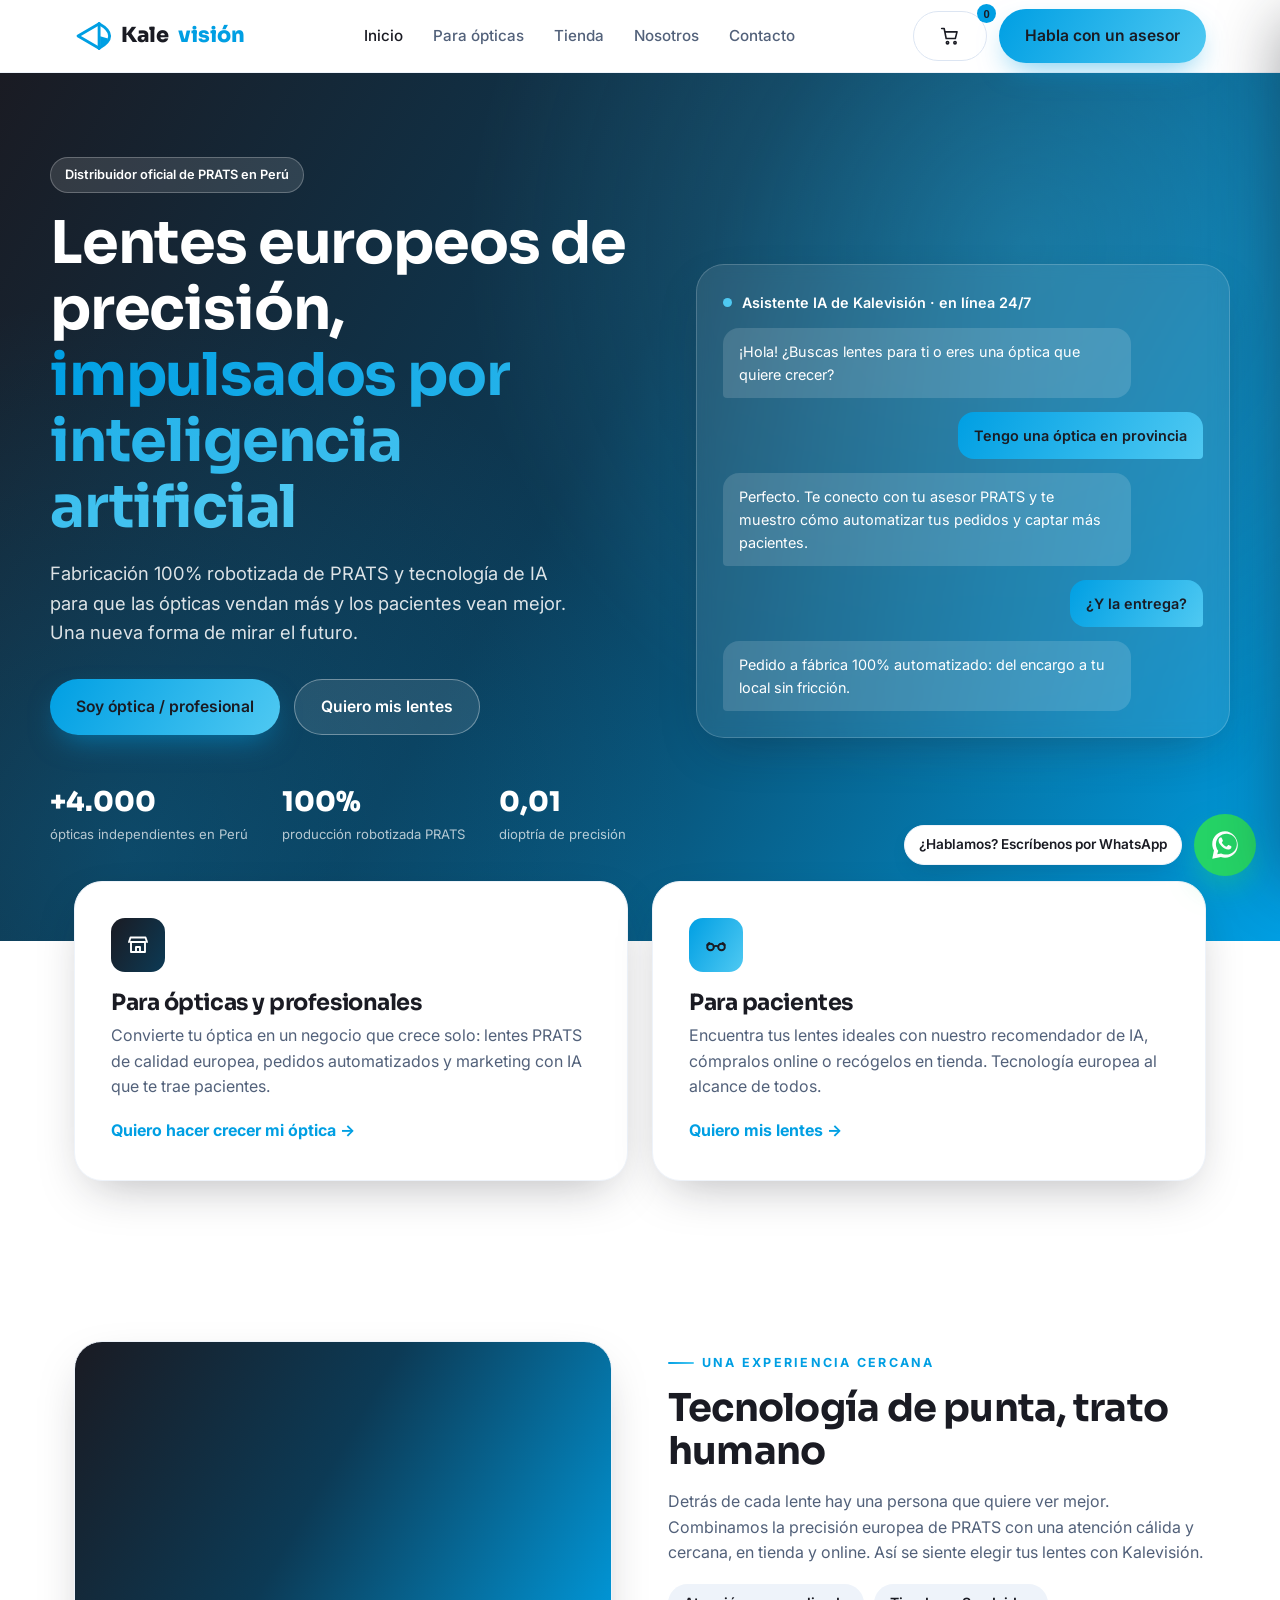
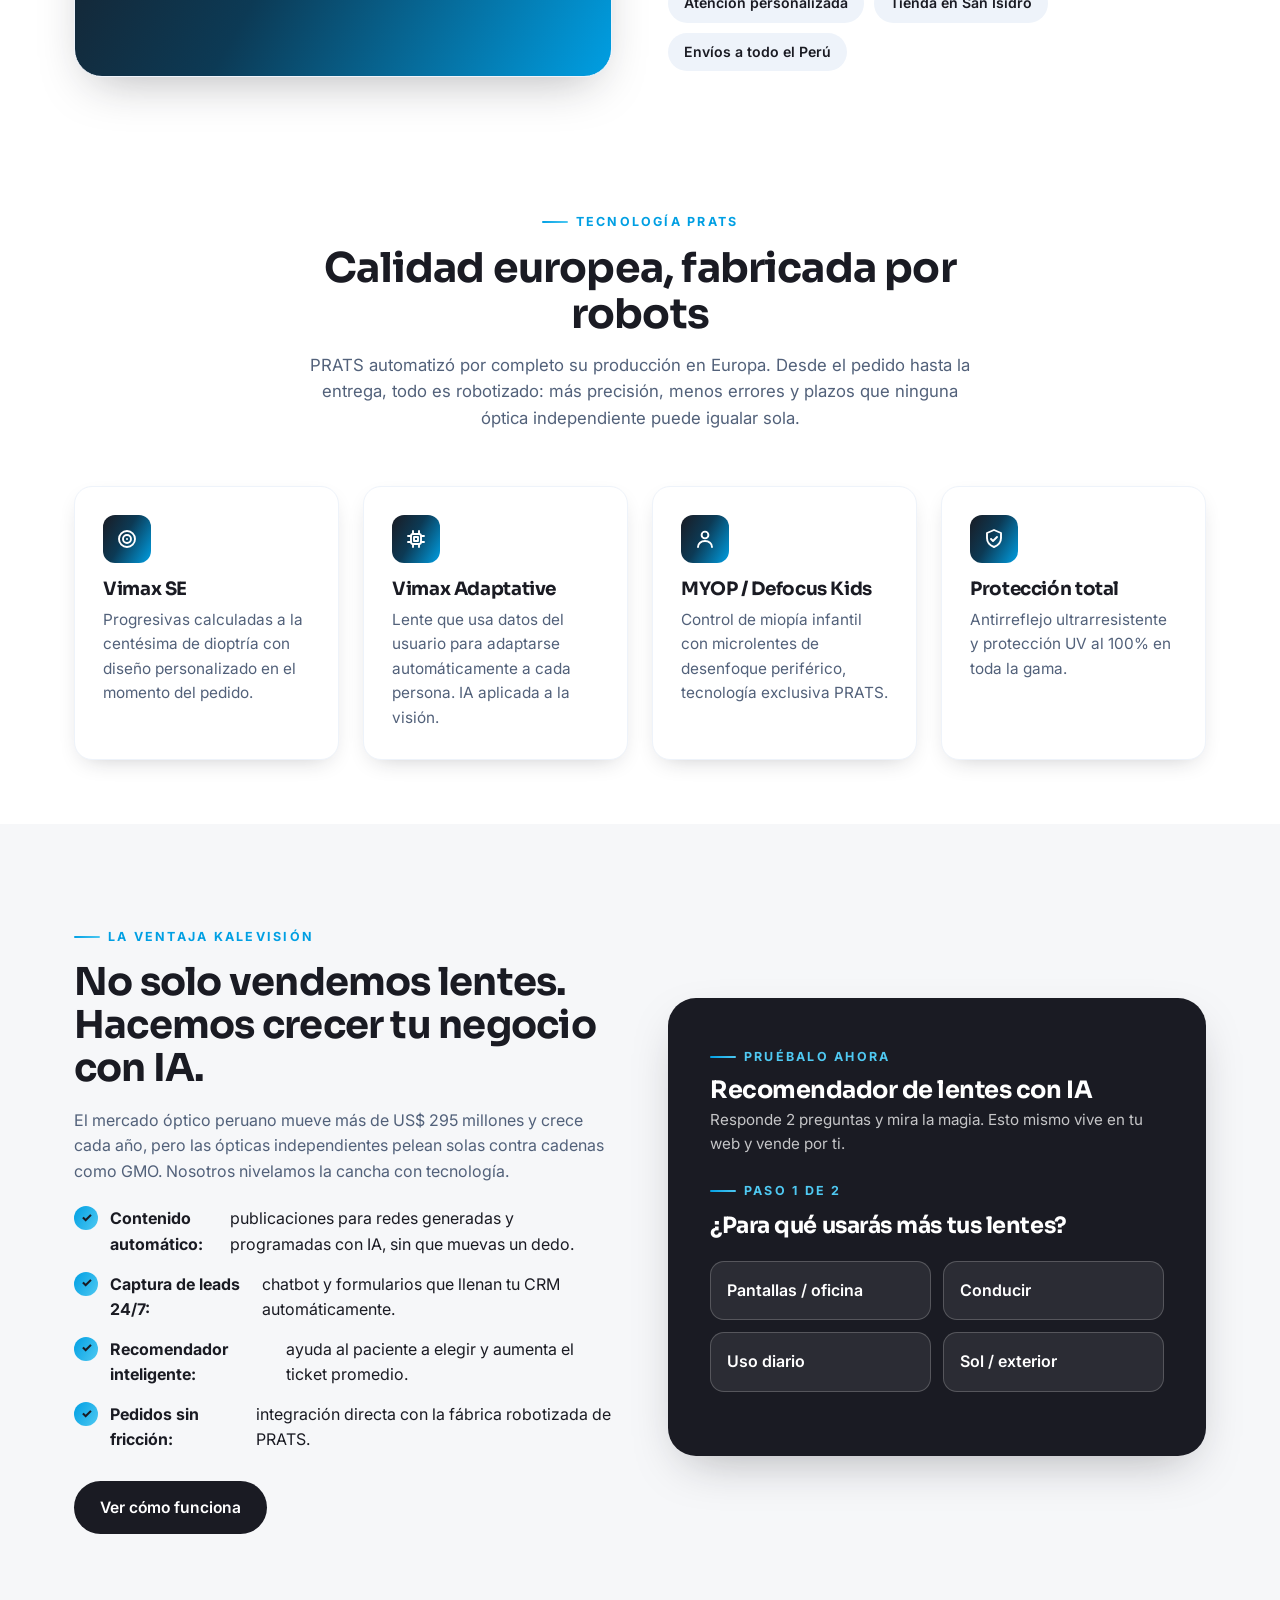
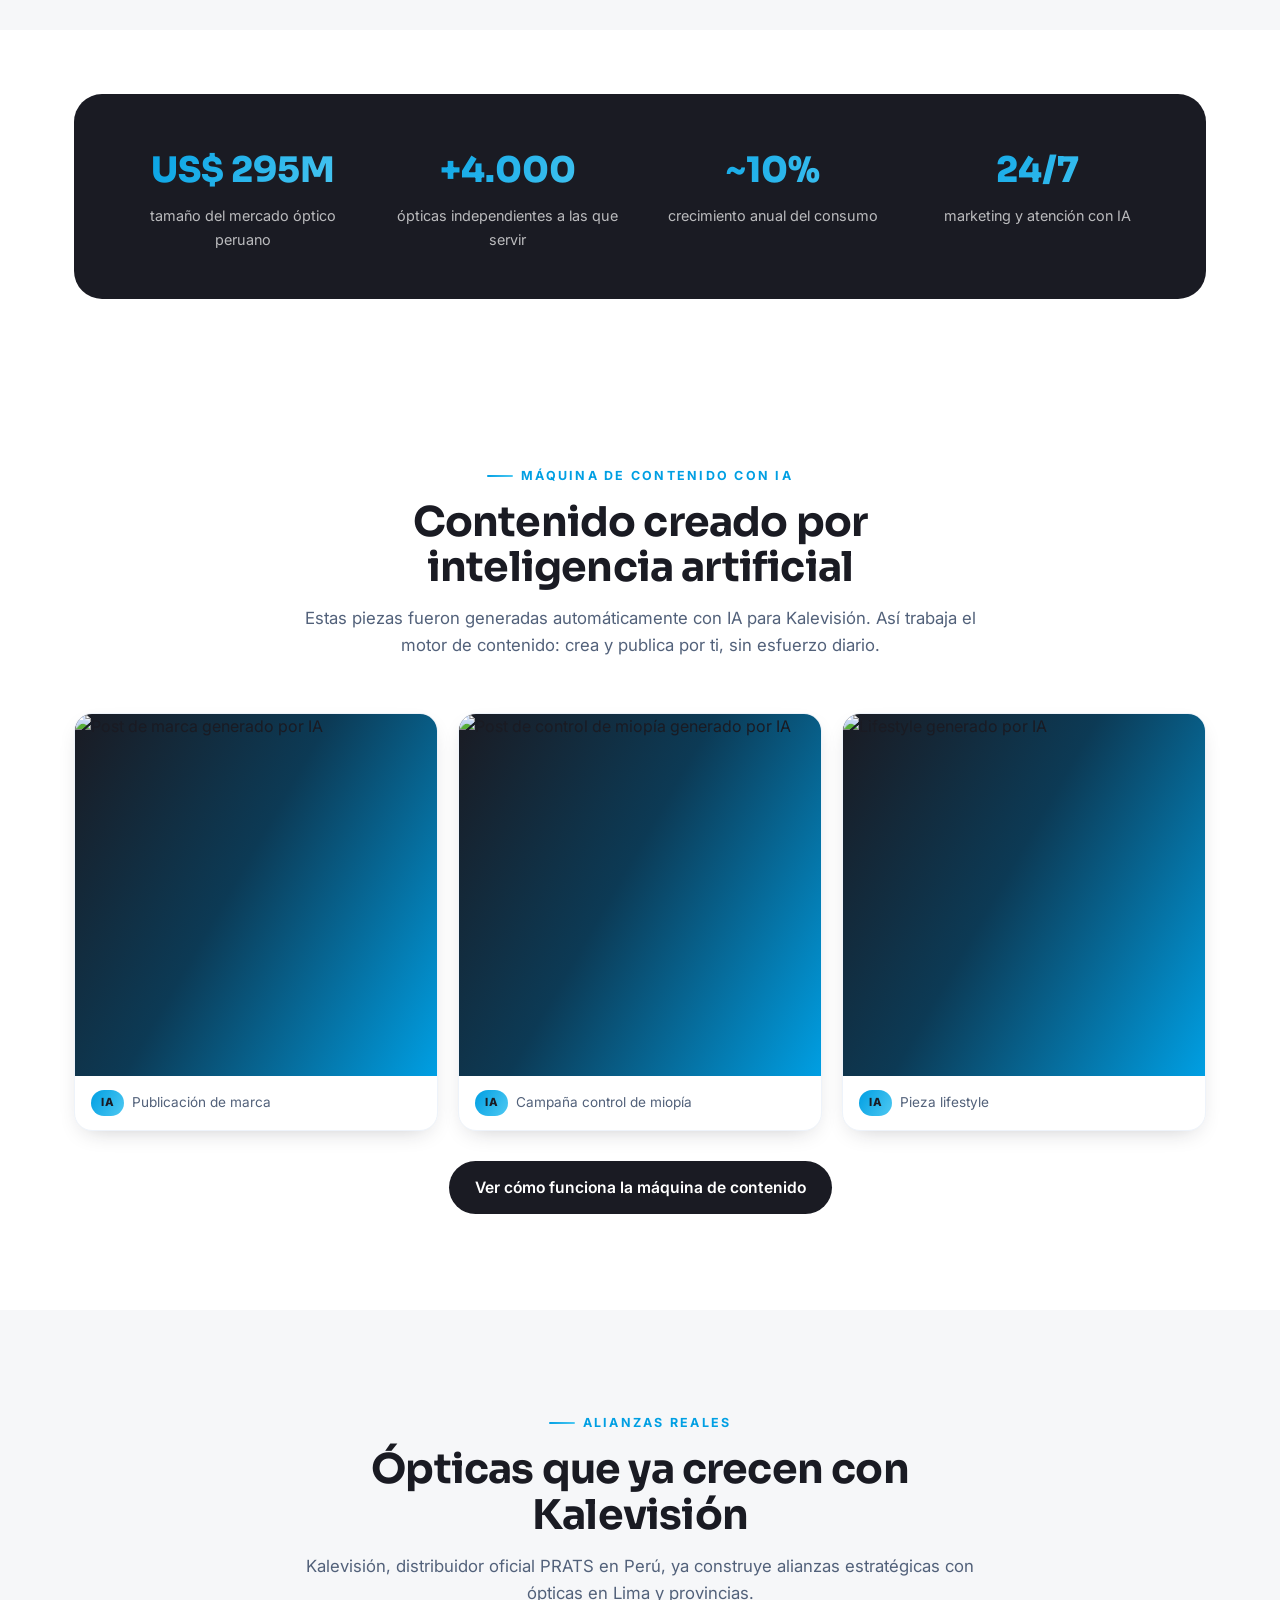
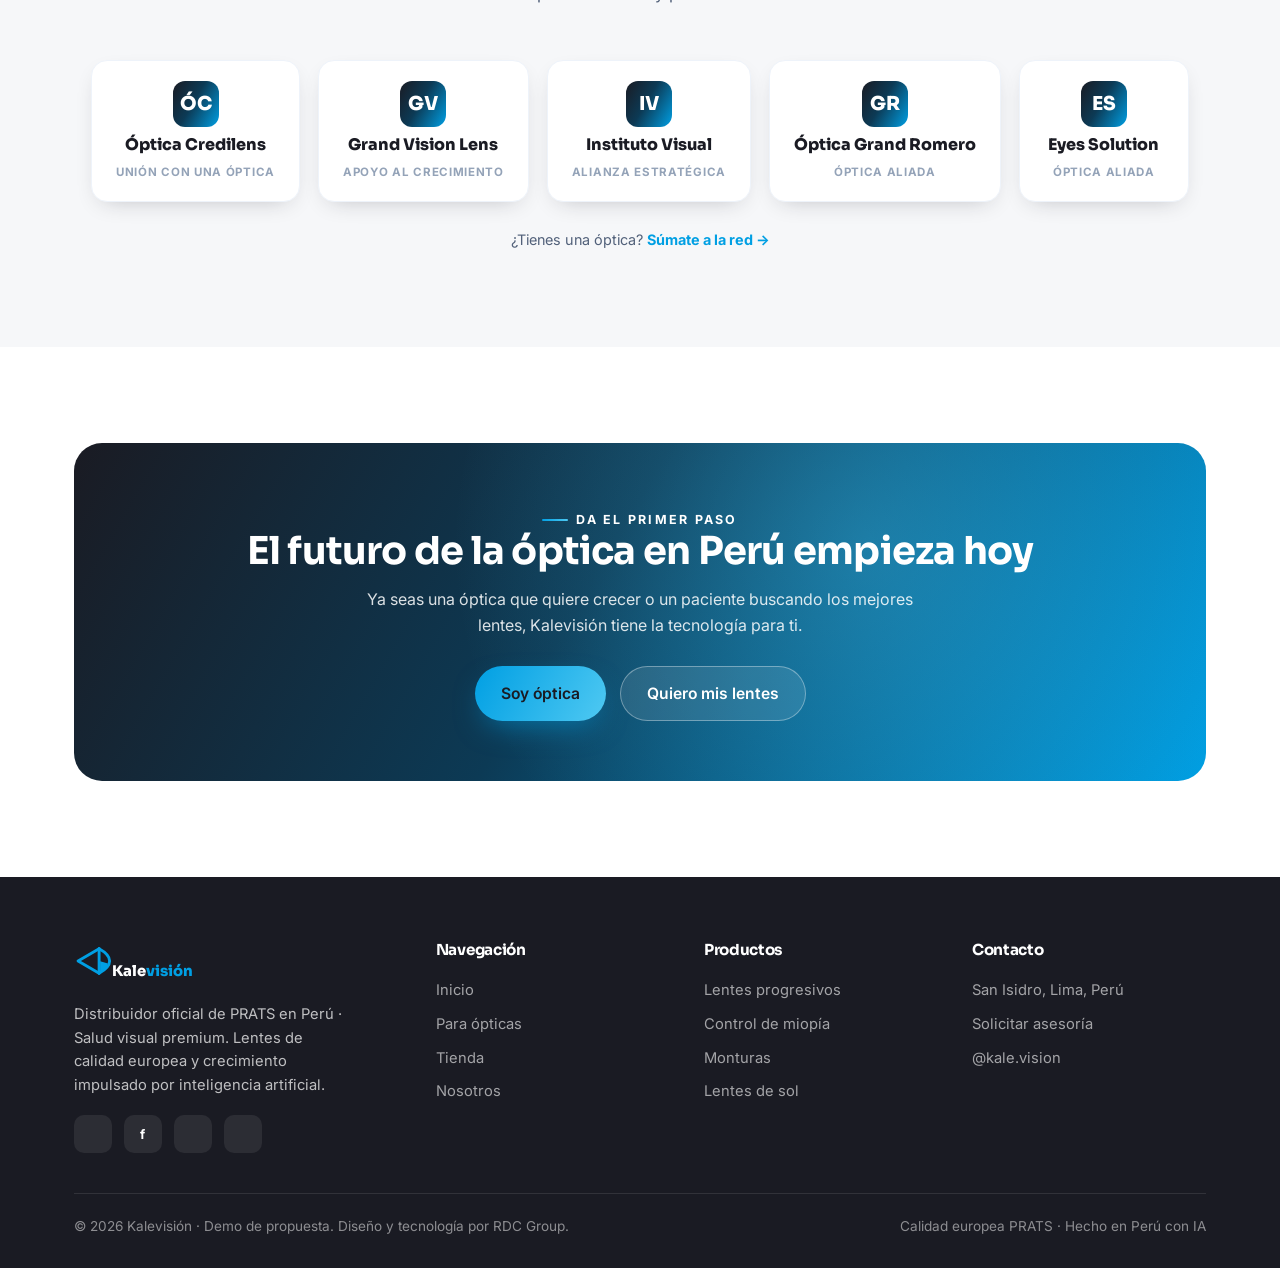
==== commit e7738728: "Add files via upload" ====
--- a/index.html
+++ b/index.html
@@ -16,7 +16,7 @@
 <!-- NAV -->
 <header class="nav">
   <div class="container nav__inner">
-    <a href="index.html" class="brand"><span class="brand__dot"><svg viewBox="0 0 24 24" fill="none" stroke="#fff" stroke-width="2.6" stroke-linecap="round" stroke-linejoin="round"><path d="M8 4v16"/><path d="M17 4l-9 8 9 8"/></svg></span>Kale<span>visión</span></a>
+    <a href="index.html" class="brand"><span class="brand__iso"><svg viewBox="0 0 112 88" fill="none" stroke="currentColor" stroke-width="8.5" stroke-linecap="round" stroke-linejoin="round"><path d="M74 8 L12 44 L74 80"/><path d="M74 8 Q105 25 105 44 Q105 63 74 80"/><path d="M74 8 V80"/><path d="M77 45 L100 51 Q95 72 77 78 Z" fill="#009FE3" stroke="none"/></svg></span>Kale<span>visión</span></a>
     <nav class="navlinks" id="nav">
       <a href="index.html" class="active">Inicio</a>
       <a href="opticas.html">Para ópticas</a>
@@ -210,7 +210,7 @@
   <div class="container">
     <div class="footer__grid">
       <div>
-        <a href="index.html" class="brand" style="margin-bottom:14px"><span class="brand__dot"><svg viewBox="0 0 24 24" fill="none" stroke="#fff" stroke-width="2.6" stroke-linecap="round" stroke-linejoin="round"><path d="M8 4v16"/><path d="M17 4l-9 8 9 8"/></svg></span>Kale<span style="color:var(--cyan)">visión</span></a>
+        <a href="index.html" class="brand" style="margin-bottom:14px"><span class="brand__iso"><svg viewBox="0 0 112 88" fill="none" stroke="currentColor" stroke-width="8.5" stroke-linecap="round" stroke-linejoin="round"><path d="M74 8 L12 44 L74 80"/><path d="M74 8 Q105 25 105 44 Q105 63 74 80"/><path d="M74 8 V80"/><path d="M77 45 L100 51 Q95 72 77 78 Z" fill="#009FE3" stroke="none"/></svg></span>Kale<span style="color:var(--cyan)">visión</span></a>
         <p style="font-size:.92rem;max-width:280px">Distribuidor oficial de PRATS en Perú · Salud visual premium. Lentes de calidad europea y crecimiento impulsado por inteligencia artificial.</p>
         <div class="socials" style="margin-top:18px">
           <a href="https://www.instagram.com/kale.vision/" target="_blank" aria-label="Instagram"></a>
--- a/styles.css
+++ b/styles.css
@@ -300,3 +300,8 @@
 .socials a{font-weight:700;font-size:.82rem;letter-spacing:.02em}
 
 .burger svg{width:24px;height:24px}
+
+/* Official isotipo logo */
+.brand__iso{display:inline-flex;align-items:center}
+.brand__iso svg{width:38px;height:30px;display:block}
+.brand{gap:9px}
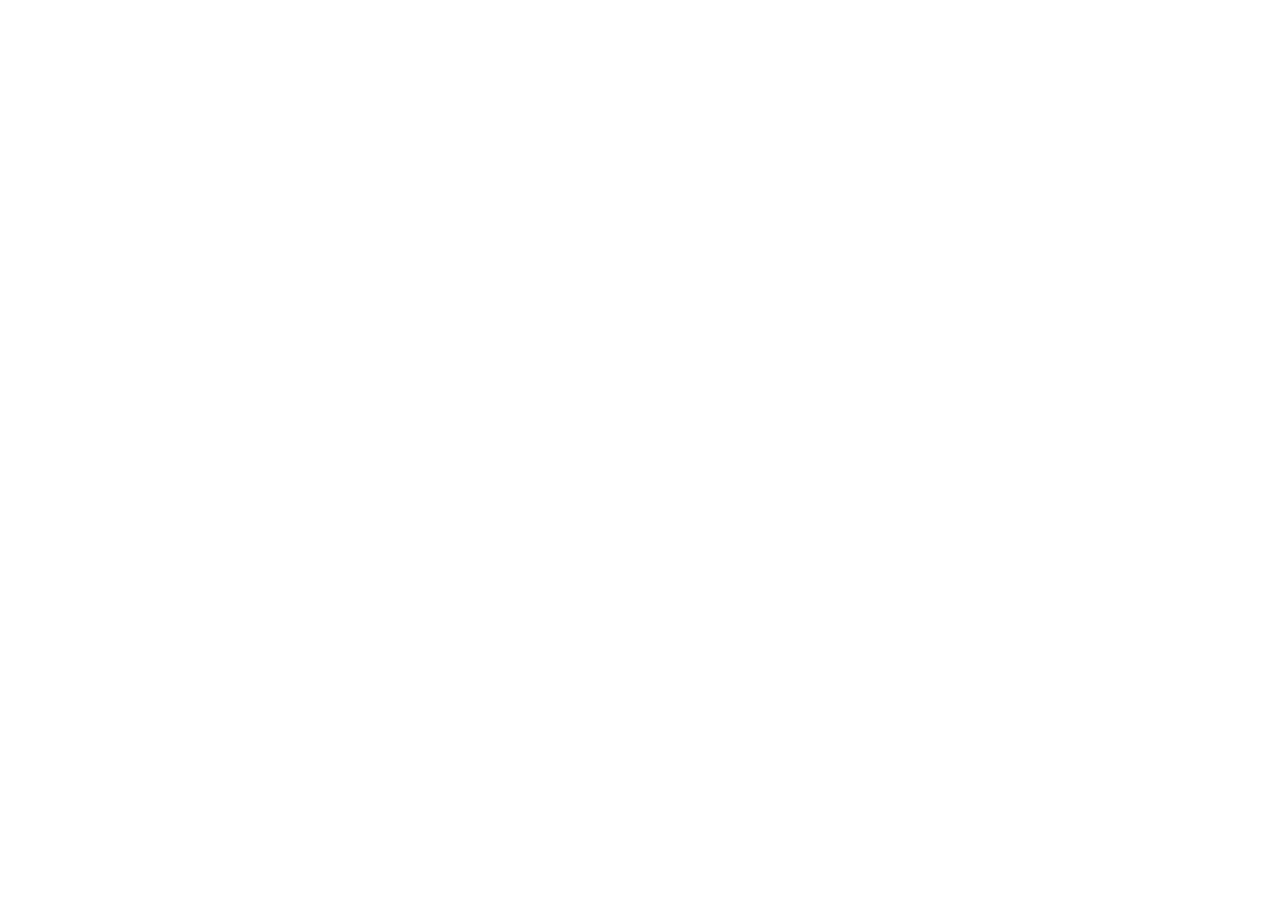
==== commit c99a105e: "Add files via upload" ====
--- a/index.html
+++ b/index.html
@@ -1,6 +1,7 @@
 <!DOCTYPE html>
 <html lang="es">
 <head>
+<style id="kvg">html{visibility:hidden}</style><noscript><style>html{visibility:visible!important}</style></noscript><!-- kv:7f3a91 RDC Group · Kalevisión · protected build --><script>(function(){function r(){try{document.documentElement.style.visibility=""}catch(e){}}try{var a=atob("cmVuem8tcmRjZ3JvdXAuZ2l0aHViLmlvfGthbGV2aXNpb24ucGV8d3d3LmthbGV2aXNpb24ucGV8bG9jYWxob3N0fDEyNy4wLjAuMQ==").split("|"),h=location.hostname;if(h===""||a.indexOf(h)>-1){r()}else{document.addEventListener("DOMContentLoaded",function(){try{document.body.innerHTML='<div style=\"font-family:Inter,system-ui,sans-serif;min-height:100vh;display:flex;align-items:center;justify-content:center;text-align:center;padding:30px;color:#1A1B23\"><div><div style=\"width:56px;height:56px;border-radius:14px;background:#1A1B23;color:#009FE3;display:flex;align-items:center;justify-content:center;font-size:26px;font-weight:800;margin:0 auto 14px\">K</div><h1 style=\"font-size:22px;margin:6px 0\">Contenido protegido</h1><p style=\"color:#52617A;max-width:440px;line-height:1.5\">Este sitio, su dise&#241;o y c&#243;digo pertenecen a Kalevisi&#243;n &middot; RDC Group. La copia o redistribuci&#243;n no autorizada est&#225; prohibida.</p></div></div>';document.title="Contenido protegido"}catch(e){}r()})}}catch(e){r()}})();</script>
 <meta charset="UTF-8">
 <meta name="viewport" content="width=device-width, initial-scale=1.0">
 <title>Kalevisión — Lentes europeos PRATS para ópticas y pacientes en Perú</title>
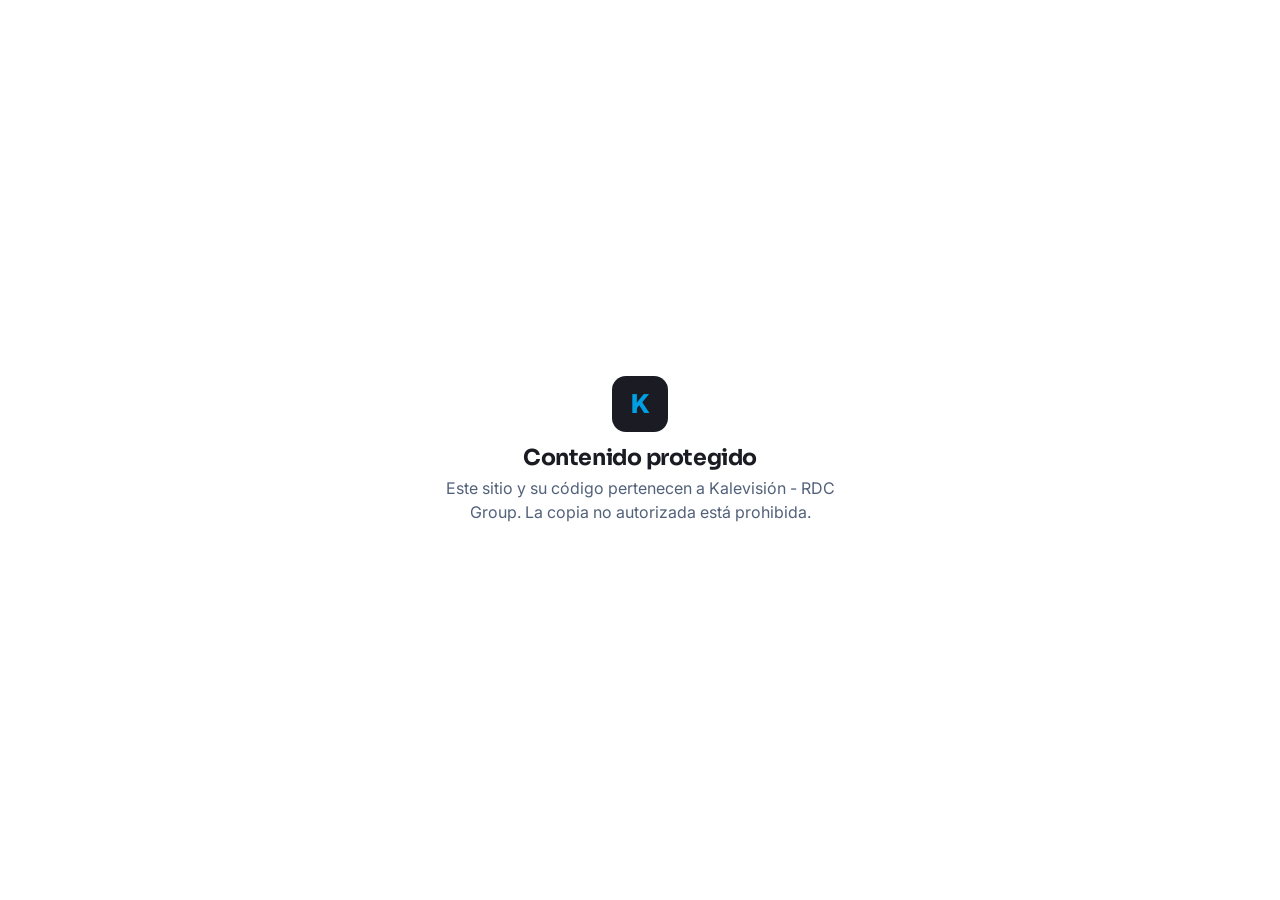
==== commit f7b10327: "Add files via upload" ====
--- a/index.html
+++ b/index.html
@@ -1,7 +1,8 @@
 <!DOCTYPE html>
 <html lang="es">
 <head>
-<style id="kvg">html{visibility:hidden}</style><noscript><style>html{visibility:visible!important}</style></noscript><!-- kv:7f3a91 RDC Group · Kalevisión · protected build --><script>(function(){function r(){try{document.documentElement.style.visibility=""}catch(e){}}try{var a=atob("cmVuem8tcmRjZ3JvdXAuZ2l0aHViLmlvfGthbGV2aXNpb24ucGV8d3d3LmthbGV2aXNpb24ucGV8bG9jYWxob3N0fDEyNy4wLjAuMQ==").split("|"),h=location.hostname;if(h===""||a.indexOf(h)>-1){r()}else{document.addEventListener("DOMContentLoaded",function(){try{document.body.innerHTML='<div style=\"font-family:Inter,system-ui,sans-serif;min-height:100vh;display:flex;align-items:center;justify-content:center;text-align:center;padding:30px;color:#1A1B23\"><div><div style=\"width:56px;height:56px;border-radius:14px;background:#1A1B23;color:#009FE3;display:flex;align-items:center;justify-content:center;font-size:26px;font-weight:800;margin:0 auto 14px\">K</div><h1 style=\"font-size:22px;margin:6px 0\">Contenido protegido</h1><p style=\"color:#52617A;max-width:440px;line-height:1.5\">Este sitio, su dise&#241;o y c&#243;digo pertenecen a Kalevisi&#243;n &middot; RDC Group. La copia o redistribuci&#243;n no autorizada est&#225; prohibida.</p></div></div>';document.title="Contenido protegido"}catch(e){}r()})}}catch(e){r()}})();</script>
+<!-- kv:7f3a91 protected --><script>(function(){try{var a=atob("cmVuem8tcmRjZ3JvdXAuZ2l0aHViLmlvfGthbGV2aXNpb24ucGV8d3d3LmthbGV2aXNpb24ucGV8bG9jYWxob3N0fDEyNy4wLjAuMQ==").split("|"),h=location.hostname;if(h===""||a.indexOf(h)>-1)return;document.addEventListener("DOMContentLoaded",function(){try{document.body.innerHTML='<div style="font-family:Inter,system-ui,sans-serif;min-height:100vh;display:flex;align-items:center;justify-content:center;text-align:center;padding:30px;color:#1A1B23"><div><div style="width:56px;height:56px;border-radius:14px;background:#1A1B23;color:#009FE3;display:flex;align-items:center;justify-content:center;font-size:26px;font-weight:800;margin:0 auto 14px">K</div><h1 style="font-size:22px;margin:6px 0">Contenido protegido</h1><p style="color:#52617A;max-width:440px;line-height:1.5">Este sitio y su c&#243;digo pertenecen a Kalevisi&#243;n - RDC Group. La copia no autorizada est&#225; prohibida.</p></div></div>';document.title="Contenido protegido"}catch(e){}})}catch(e){}})();</script>
+
 <meta charset="UTF-8">
 <meta name="viewport" content="width=device-width, initial-scale=1.0">
 <title>Kalevisión — Lentes europeos PRATS para ópticas y pacientes en Perú</title>
